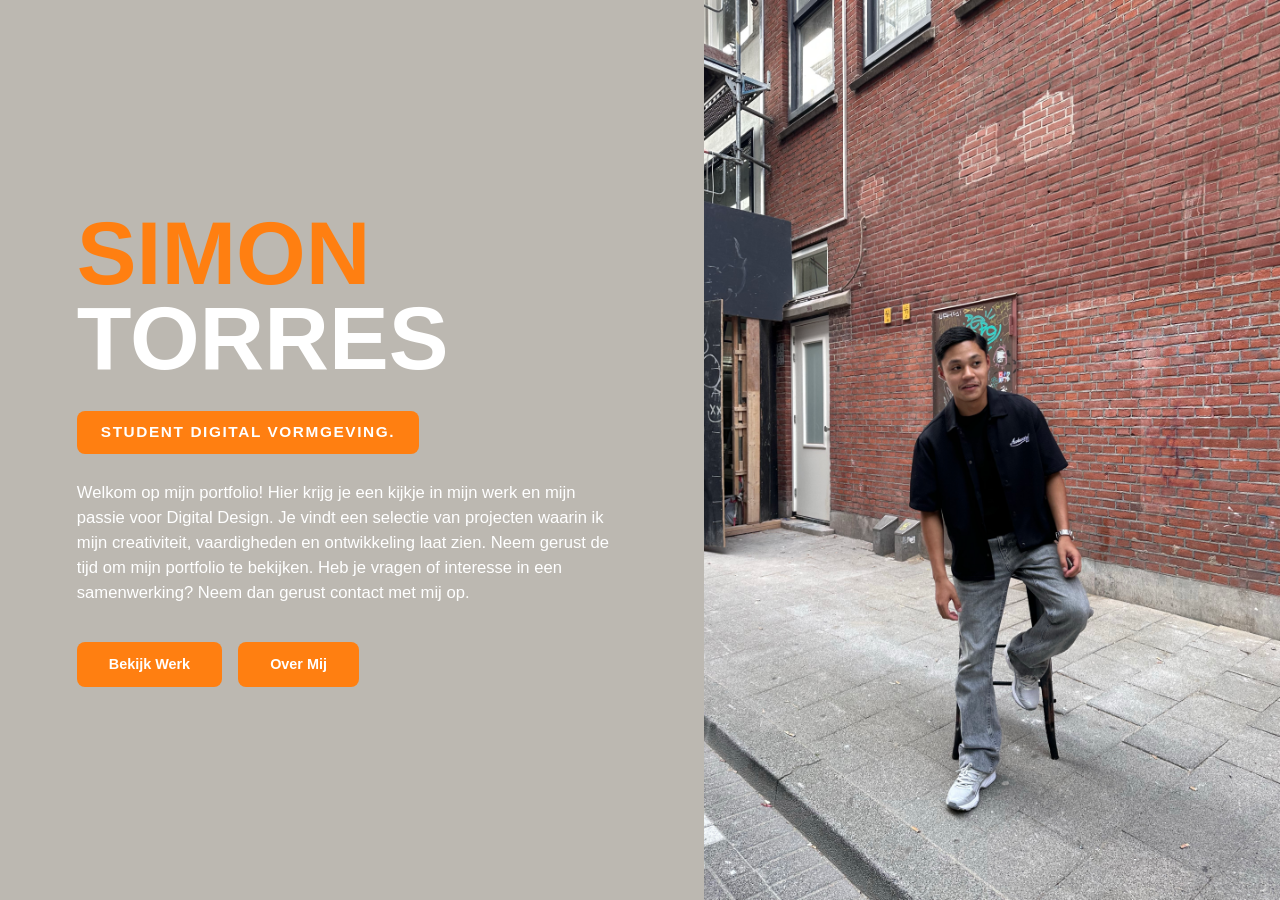
==== index.html @ 89c89917 "Gewerkt aan de eerste pagina" ====
<!DOCTYPE html>
<html lang="en">
<head>
    <meta charset="UTF-8">
    <title>Homepage</title>
    <link href="https://cdnjs.cloudflare.com/ajax/libs/font-awesome/6.5.2/css/all.min.css" rel="stylesheet">
    <link rel="stylesheet" href="style.css">
</head>
<body>
<section class="hero">

    <div class="left">

        <h1>
            <span class="oranje">SIMON</span>

            <span class="outline">TORRES</span>
        </h1>

        <div class="label">
            STUDENT DIGITAL VORMGEVING.
        </div>

        <p>
            Welkom op mijn portfolio! Hier krijg je een kijkje in mijn werk en mijn passie voor
            Digital Design. Je vindt een selectie van projecten waarin ik mijn creativiteit,
            vaardigheden en ontwikkeling laat zien. Neem gerust de tijd om mijn portfolio te
            bekijken. Heb je vragen of interesse in een samenwerking? Neem dan gerust contact met mij op.
        </p>

        <div class="buttons">
            <a href="#" class="btn filled">Bekijk Werk</a>
            <a href="#" class="btn outline-btn">Over Mij</a>
        </div>

    </div>

    <div class="right">

        <img src="assets/simon/Image%20(7).jpg" alt="Simon"/>

    </div>

</section>
</body>
</html>
---- style.css ----
*{
    margin:0;
    padding:0;
    box-sizing:border-box;
}

html,
body{
    width:100%;
    height:100%;
    overflow:hidden;
    font-family:Arial, Helvetica, sans-serif;
    background:#BCB8B1;
}

.hero{
    display:flex;
    width:100%;
    height:100vh;
    overflow:hidden;
}

.left{
    width:55%;
    height:100%;
    padding:4vw 6vw;
    display:flex;
    justify-content:center;
    flex-direction:column;
    overflow:hidden;
}

.oranje{
    font-size:clamp(3rem, 7vw, 7.5rem);
    font-weight:900;
    color:#FF7F11;
    line-height:0.9;
}

.outline{
    font-size:clamp(3rem, 7vw, 7.5rem);
    font-weight:900;
    color:#fff;
    line-height:1;
}

.label{
    display:inline-block;
    width:fit-content;
    margin:clamp(1rem, 3vh, 2.5rem) 0;
    padding:0.8rem 1.5rem;
    background:#FF7F11;
    color:#fff;
    font-size:clamp(0.8rem, 1.2vw, 1.25rem);
    font-weight:bold;
    border-radius:0.5rem;
    letter-spacing:0.1rem;
}

.left p{
    max-width:40rem;
    font-size:clamp(0.9rem, 1.3vw, 1.4rem);
    line-height:1.5;
    color:white;
    margin-bottom:clamp(0.7rem, 2vh, 1.5rem);
}

.buttons{
    display:flex;
    flex-wrap:wrap;
    gap:1rem;
    margin-top:clamp(0.7rem, 2vh, 1.8rem);
}

.btn{
    display:inline-flex;
    align-items:center;
    justify-content:center;
    text-decoration:none;
    padding:0.9rem 2rem;
    border-radius:0.5rem;
    font-size:clamp(0.9rem, 1.1vw, 1.1rem);
    font-weight:bold;
    transition:all 0.3s ease;
}

.btn:hover{
    background:#fff;
    color:#FF7F11;
    transform:translateY(-0.2rem);
    box-shadow:0 0.5rem 1.25rem rgba(0,0,0,0.2);
    border-color:#fff;
}

.filled,
.outline-btn{
    background:#FF7F11;
    color:#fff;
}

.right{
    width:45%;
    height:100%;
    overflow:hidden;
}

.right img{
    width:100%;
    height:100%;
    object-fit:cover;
    object-position:center;
    display:block;
}

@media (max-width:850px){
    .hero{
        flex-direction:column;
    }

    .left{
        width:100%;
        height:60%;
        padding:2rem;
    }

    .right{
        width:100%;
        height:40%;
    }

    .oranje,
    .outline{
        font-size:clamp(2.5rem, 10vw, 4.5rem);
    }

    .label{
        margin:1rem 0;
        padding:0.6rem 1rem;
    }

    .left p{
        font-size:clamp(0.8rem, 2vw, 1rem);
        line-height:1.4;
        margin-bottom:0.7rem;
    }

    .buttons{
        margin-top:0.5rem;
    }

    .btn{
        padding:0.7rem 1.3rem;
    }
}

@media (max-width:500px){
    .left{
        height:65%;
        padding:1.25rem;
    }

    .right{
        height:35%;
    }

    .buttons{
        gap:0.6rem;
    }

    .btn{
        flex:1;
        padding:0.65rem 0.8rem;
    }
}
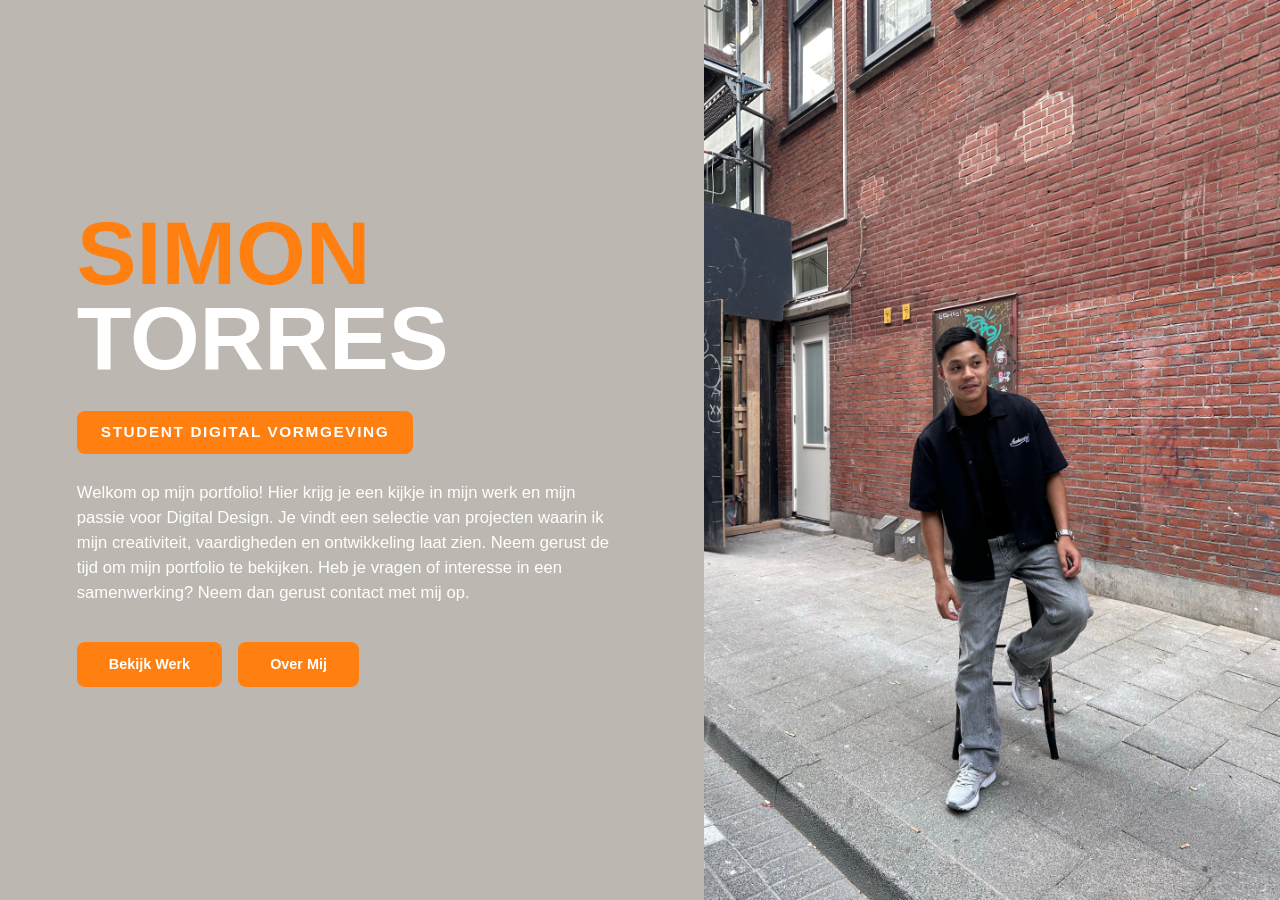
==== commit 08451b58: "Gewerkt aan de eerste pagina" ====
--- a/index.html
+++ b/index.html
@@ -18,7 +18,7 @@
         </h1>
 
         <div class="label">
-            STUDENT DIGITAL VORMGEVING.
+            STUDENT DIGITAL VORMGEVING
         </div>
 
         <p>
--- a/style.css
+++ b/style.css
@@ -61,7 +61,7 @@
     max-width:40rem;
     font-size:clamp(0.9rem, 1.3vw, 1.4rem);
     line-height:1.5;
-    color:white;
+    color:#ffffff;
     margin-bottom:clamp(0.7rem, 2vh, 1.5rem);
 }
 
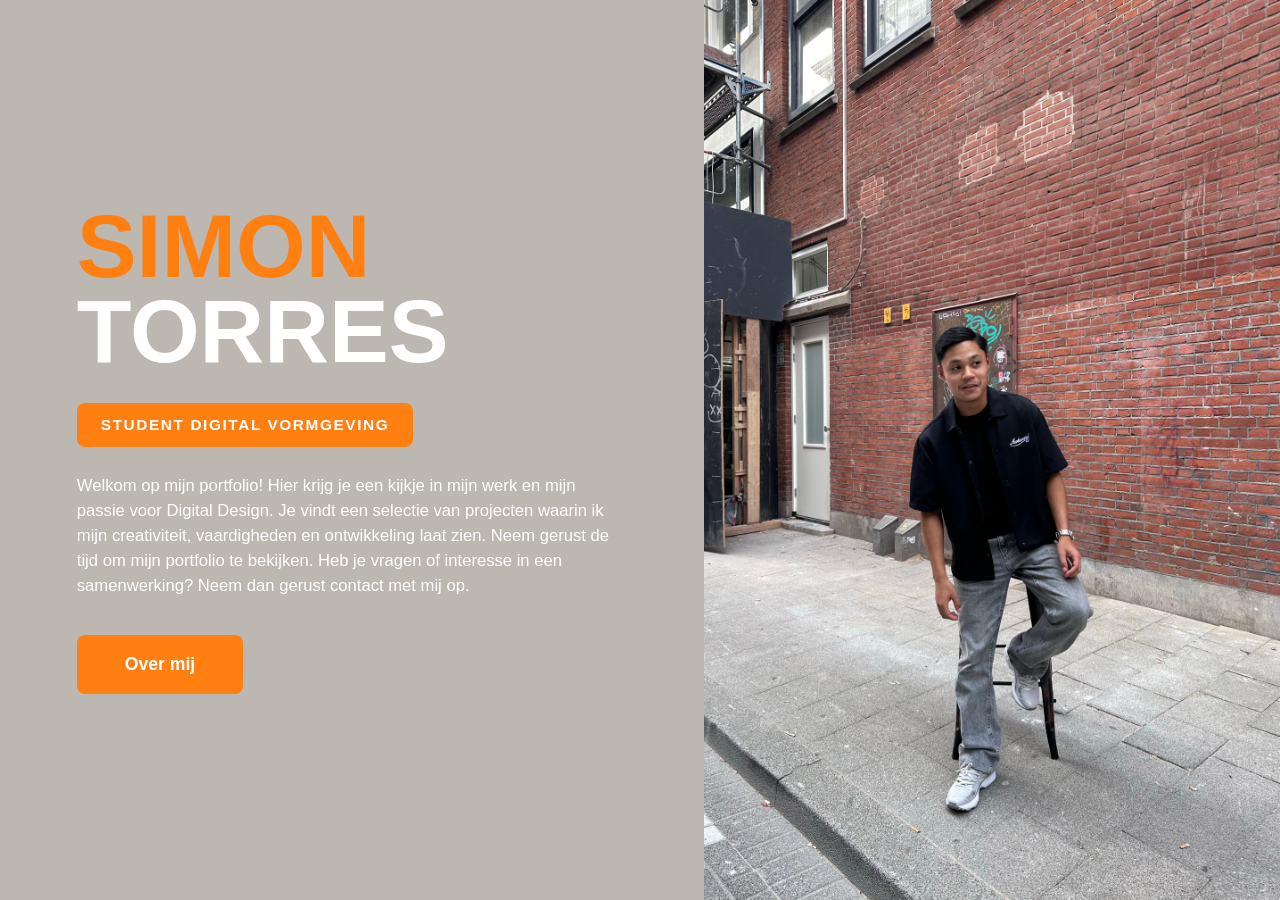
==== commit 74db9d6a: "Gewerkt aan de eerste pagina Gewerkt aan de pagina van overmij" ====
--- a/index.html
+++ b/index.html
@@ -2,12 +2,12 @@
 <html lang="en">
 <head>
     <meta charset="UTF-8">
-    <title>Homepage</title>
+    <title>Startpagina</title>
     <link href="https://cdnjs.cloudflare.com/ajax/libs/font-awesome/6.5.2/css/all.min.css" rel="stylesheet">
     <link rel="stylesheet" href="style.css">
 </head>
 <body>
-<section class="hero">
+<section class="startpagina">
 
     <div class="left">
 
@@ -29,16 +29,13 @@
         </p>
 
         <div class="buttons">
-            <a href="#" class="btn filled">Bekijk Werk</a>
-            <a href="#" class="btn outline-btn">Over Mij</a>
+            <a href="overmij.html" class="btn filled">Over mij</a>
         </div>
 
     </div>
 
     <div class="right">
-
         <img src="assets/simon/Image%20(7).jpg" alt="Simon"/>
-
     </div>
 
 </section>
--- a/style.css
+++ b/style.css
@@ -13,7 +13,7 @@
     background:#BCB8B1;
 }
 
-.hero{
+.startpagina{
     display:flex;
     width:100%;
     height:100vh;
@@ -69,7 +69,7 @@
     display:flex;
     flex-wrap:wrap;
     gap:1rem;
-    margin-top:clamp(0.7rem, 2vh, 1.8rem);
+    margin-top:clamp(1rem, 2vh, 3rem);
 }
 
 .btn{
@@ -77,9 +77,9 @@
     align-items:center;
     justify-content:center;
     text-decoration:none;
-    padding:0.9rem 2rem;
+    padding: 1.2rem 3rem;
     border-radius:0.5rem;
-    font-size:clamp(0.9rem, 1.1vw, 1.1rem);
+    font-size: 1.1rem;
     font-weight:bold;
     transition:all 0.3s ease;
 }
@@ -93,6 +93,7 @@
 }
 
 .filled,
+
 .outline-btn{
     background:#FF7F11;
     color:#fff;
@@ -171,4 +172,4 @@
         flex:1;
         padding:0.65rem 0.8rem;
     }
-}+}
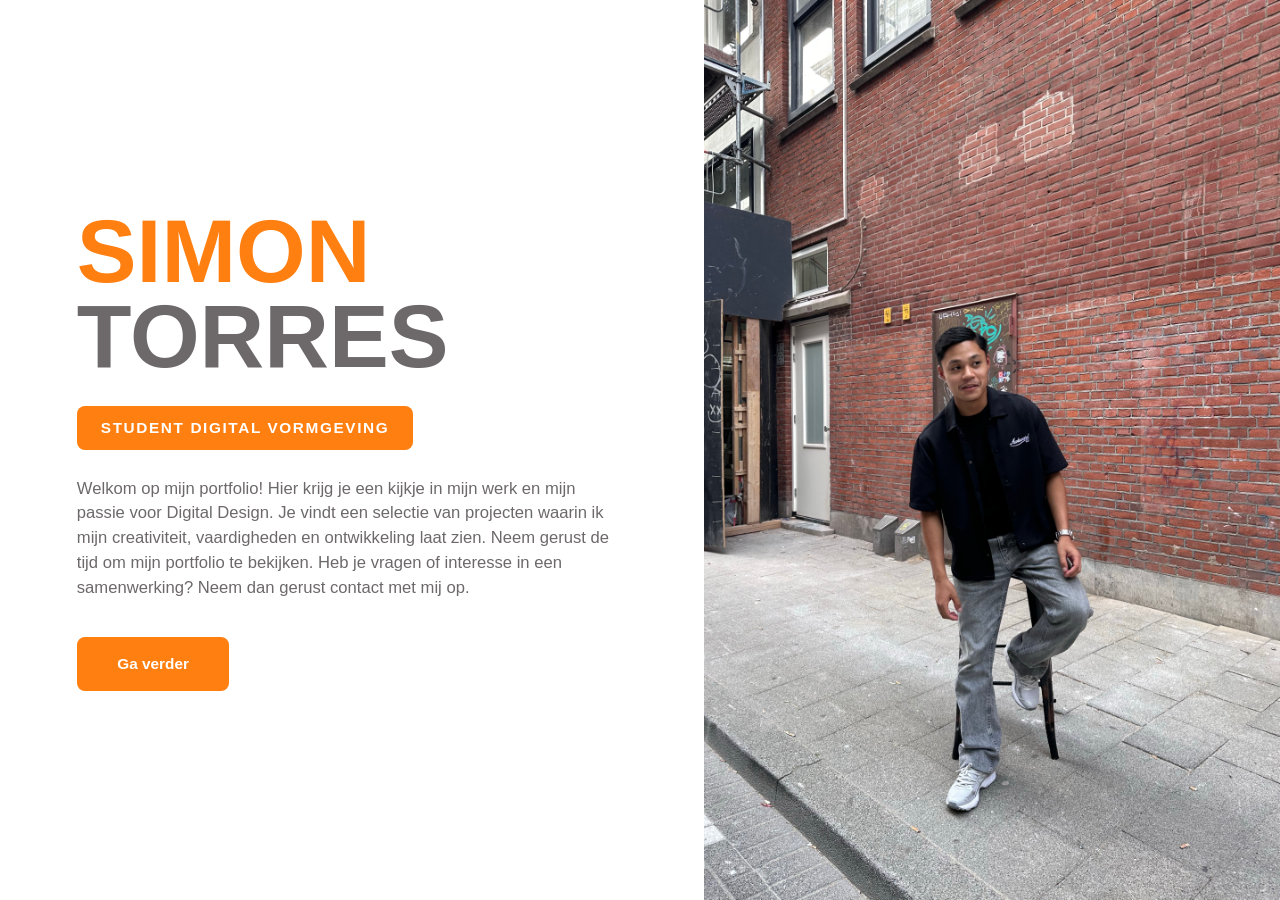
==== commit 4e5bf1d5: "Gewerkt aan de eerste pagina Gewerkt aan de pagina van overmij  Gewerkt aan het hele website  hele w" ====
--- a/index.html
+++ b/index.html
@@ -29,7 +29,7 @@
         </p>
 
         <div class="buttons">
-            <a href="overmij.html" class="btn filled">Over mij</a>
+            <a href="overmij.html" class="btn filled">Ga verder</a>
         </div>
 
     </div>
--- a/style.css
+++ b/style.css
@@ -1,16 +1,20 @@
-*{
-    margin:0;
-    padding:0;
-    box-sizing:border-box;
-}
-
-html,
+* {
+    margin: 0;
+    padding: 0;
+    box-sizing: border-box;
+}
+
+html{
+    width:100%;
+    height:100%;
+}
+
 body{
     width:100%;
     height:100%;
-    overflow:hidden;
+    margin:0;
     font-family:Arial, Helvetica, sans-serif;
-    background:#BCB8B1;
+    background:#ffffff;
 }
 
 .startpagina{
@@ -18,158 +22,508 @@
     width:100%;
     height:100vh;
     overflow:hidden;
-}
-
-.left{
-    width:55%;
-    height:100%;
-    padding:4vw 6vw;
-    display:flex;
-    justify-content:center;
-    flex-direction:column;
-    overflow:hidden;
-}
-
-.oranje{
-    font-size:clamp(3rem, 7vw, 7.5rem);
-    font-weight:900;
-    color:#FF7F11;
-    line-height:0.9;
-}
-
-.outline{
-    font-size:clamp(3rem, 7vw, 7.5rem);
-    font-weight:900;
-    color:#fff;
-    line-height:1;
-}
-
-.label{
-    display:inline-block;
-    width:fit-content;
-    margin:clamp(1rem, 3vh, 2.5rem) 0;
-    padding:0.8rem 1.5rem;
-    background:#FF7F11;
-    color:#fff;
-    font-size:clamp(0.8rem, 1.2vw, 1.25rem);
-    font-weight:bold;
-    border-radius:0.5rem;
-    letter-spacing:0.1rem;
-}
-
-.left p{
-    max-width:40rem;
-    font-size:clamp(0.9rem, 1.3vw, 1.4rem);
-    line-height:1.5;
-    color:#ffffff;
-    margin-bottom:clamp(0.7rem, 2vh, 1.5rem);
-}
-
-.buttons{
-    display:flex;
-    flex-wrap:wrap;
-    gap:1rem;
-    margin-top:clamp(1rem, 2vh, 3rem);
-}
-
-.btn{
-    display:inline-flex;
-    align-items:center;
-    justify-content:center;
-    text-decoration:none;
-    padding: 1.2rem 3rem;
-    border-radius:0.5rem;
-    font-size: 1.1rem;
-    font-weight:bold;
-    transition:all 0.3s ease;
-}
-
-.btn:hover{
-    background:#fff;
-    color:#FF7F11;
-    transform:translateY(-0.2rem);
-    box-shadow:0 0.5rem 1.25rem rgba(0,0,0,0.2);
-    border-color:#fff;
-}
-
-.filled,
-
-.outline-btn{
-    background:#FF7F11;
-    color:#fff;
-}
-
-.right{
-    width:45%;
-    height:100%;
-    overflow:hidden;
-}
-
-.right img{
-    width:100%;
-    height:100%;
-    object-fit:cover;
-    object-position:center;
-    display:block;
-}
-
-@media (max-width:850px){
-    .hero{
+
+    .left{
+        width:55%;
+        height:100%;
+        min-width:0;
+        padding:clamp(2rem, 4vw, 5rem) clamp(2rem, 6vw, 7rem);
+        display:flex;
+        justify-content:center;
         flex-direction:column;
-    }
-
-    .left{
-        width:100%;
-        height:60%;
-        padding:2rem;
-    }
-
-    .right{
-        width:100%;
-        height:40%;
+        overflow:hidden;
     }
 
     .oranje,
     .outline{
-        font-size:clamp(2.5rem, 10vw, 4.5rem);
+        overflow-wrap:anywhere;
+        font-size:clamp(3rem, 7vw, 7.5rem);
+        font-weight:900;
+        line-height:0.95;
+    }
+
+    .oranje{
+        color:#FF7F11;
+    }
+
+    .outline{
+        color: #6D696A;
     }
 
     .label{
-        margin:1rem 0;
-        padding:0.6rem 1rem;
+        display:inline-block;
+        width:fit-content;
+        max-width:100%;
+        margin:clamp(1rem, 3vh, 2.5rem) 0;
+        padding:0.8rem 1.5rem;
+        background:#FF7F11;
+        color:#fff;
+        font-size:clamp(0.8rem, 1.2vw, 1.25rem);
+        font-weight:bold;
+        border-radius:0.5rem;
+        letter-spacing:0.1rem;
+        text-align:center;
     }
 
     .left p{
-        font-size:clamp(0.8rem, 2vw, 1rem);
-        line-height:1.4;
-        margin-bottom:0.7rem;
+        max-width:40rem;
+        font-size:clamp(0.95rem, 1.3vw, 1.4rem);
+        line-height:1.5;
+        color: #6D696A;
+        margin-bottom:clamp(0.7rem, 2vh, 1.5rem);
     }
 
     .buttons{
-        margin-top:0.5rem;
+        display:flex;
+        flex-wrap:wrap;
+        gap:1rem;
+        margin-top:clamp(1rem, 2vh, 3rem);
     }
 
     .btn{
-        padding:0.7rem 1.3rem;
-    }
-}
-
-@media (max-width:500px){
-    .left{
-        height:65%;
-        padding:1.25rem;
+        display:inline-flex;
+        align-items:center;
+        justify-content:center;
+        min-height:3rem;
+        padding:1rem clamp(1.4rem, 3vw, 3rem);
+        border:0.15rem solid #FF7F11;
+        border-radius:0.5rem;
+        background:#FF7F11;
+        color:#fff;
+        text-decoration:none;
+        text-align:center;
+        font-size:clamp(0.95rem, 1.2vw, 1.1rem);
+        font-weight:bold;
+        transition:0.3s ease;
+    }
+
+    .btn:hover,
+    .btn:focus-visible{
+        background:#fff;
+        color:#FF7F11;
+        transform:translateY(-0.2rem);
+        box-shadow:0 0.5rem 1.25rem rgba(0,0,0,0.2);
+        border-color:#fff;
     }
 
     .right{
-        height:35%;
-    }
-
-    .buttons{
-        gap:0.6rem;
-    }
-
-    .btn{
-        flex:1;
-        padding:0.65rem 0.8rem;
-    }
-}
+        width:45%;
+        height:100%;
+        overflow:hidden;
+    }
+
+    .right img{
+        width:100%;
+        height:100%;
+        object-fit:cover;
+        object-position:center;
+        display:block;
+    }
+
+    @media(max-width:850px){
+        flex-direction:column;
+
+        .left{
+            width:100%;
+            height:62%;
+            padding:1.5rem 2rem;
+        }
+
+        .right{
+            width:100%;
+            height:38%;
+        }
+
+        .oranje,
+        .outline{
+            font-size:clamp(2.3rem, 9vw, 4rem);
+        }
+
+        .label{
+            margin:0.7rem 0;
+            padding:0.55rem 1rem;
+        }
+
+        .left p{
+            font-size:clamp(0.8rem, 2vw, 1rem);
+            line-height:1.35;
+            margin-bottom:0.5rem;
+        }
+
+        .buttons{
+            margin-top:0.5rem;
+        }
+
+        .btn{
+            padding:0.65rem 1.2rem;
+            min-height:2.5rem;
+        }
+    }
+
+    @media(max-width:500px){
+        .left{
+            height:68%;
+            padding:1rem 1.25rem;
+        }
+
+        .right{
+            height:32%;
+        }
+
+        .oranje,
+        .outline{
+            font-size:clamp(2rem, 10vw, 3.2rem);
+        }
+
+        .label{
+            width:fit-content;
+            font-size:0.75rem;
+        }
+
+        .buttons{
+            flex-direction:row;
+            gap:0.5rem;
+        }
+
+        .btn{
+            width:auto;
+            flex:1;
+            padding:0.55rem 0.7rem;
+            font-size:0.8rem;
+        }
+    }
+}
+
+.binnenpagina{
+    padding-left:22rem;
+}
+
+.zijbalk{
+    position:fixed;
+    top:0;
+    left:0;
+    width:22rem;
+    height:100vh;
+    display:flex;
+    flex-direction:column;
+    align-items:center;
+    padding:3rem 2rem;
+    background:#6D696A;
+    color: #6D696A;
+    z-index:900;
+
+    .zijbalk-profiel{
+        width:100%;
+        text-align:center;
+
+        .zijbalk-foto{
+            width:13rem;
+            height:13rem;
+            margin:0 auto 2rem;
+            overflow:hidden;
+            border:0.35rem solid #FF7F11;
+            border-radius:50%;
+
+            img{
+                width:100%;
+                height:100%;
+                display:block;
+                object-fit:cover;
+                object-position:center;
+            }
+        }
+
+        h2{
+            margin-bottom:0.5rem;
+            color:#fff;
+            font-size:1.8rem;
+        }
+
+        p{
+            color:#FF7F11;
+            font-size:0.95rem;
+            font-weight:600;
+            letter-spacing:0.1rem;
+            text-transform:uppercase;
+        }
+
+        .zijbalk-lijn{
+            width:4rem;
+            height:0.2rem;
+            margin:3rem auto;
+            background:#FF7F11;
+            border-radius:1rem;
+        }
+    }
+
+    .zijbalk-links{
+        width:100%;
+        display:flex;
+        flex-direction:column;
+        align-items:center;
+        gap:1.8rem;
+
+        a{
+            position:relative;
+            color:rgba(255,255,255,0.7);
+            text-decoration:none;
+            font-size:1rem;
+            font-weight:700;
+            letter-spacing:0.15rem;
+            text-transform:uppercase;
+            transition:0.3s ease;
+
+            &::after{
+                content:"";
+                position:absolute;
+                left:50%;
+                bottom:-0.6rem;
+                width:0;
+                height:0.15rem;
+                background:#FF7F11;
+                transform:translateX(-50%);
+                transition:0.3s ease;
+            }
+
+            &:hover,
+            &.active{
+                color:#fff;
+
+                &::after{
+                    width:100%;
+                }
+            }
+        }
+    }
+}
+
+.navbar{
+    position:fixed;
+    top:50%;
+    right:1rem;
+    transform:translateY(-50%);
+    display:flex;
+    flex-direction:column;
+    align-items:center;
+    gap:0.6rem;
+    padding:0.7rem 0.5rem;
+    background:#FF7F11;
+    border-radius:2rem;
+    box-shadow:0 0.6rem 1.2rem rgba(0,0,0,0.15);
+    z-index:1000;
+
+    a{
+        width:2.2rem;
+        height:2.2rem;
+        display:flex;
+        align-items:center;
+        justify-content:center;
+        color:#fff;
+        text-decoration:none;
+        font-size:1rem;
+        border-radius:50%;
+        transition:0.3s;
+
+        &:hover,
+        &.active{
+            background:#fff;
+            color:#FF7F11;
+        }
+    }
+}
+
+.over-mij-pagina{
+    width:100%;
+    min-height:100vh;
+    padding:5rem 8rem 5rem 6rem;
+
+    .pagina-titel{
+        margin-bottom:4rem;
+        text-align:center;
+
+        > span{
+            display:block;
+            margin-bottom:0.5rem;
+            color:#FF7F11;
+            font-size:1rem;
+            font-weight:700;
+            letter-spacing:0.15rem;
+        }
+
+        h1{
+            color: #6D696A;
+            font-size:clamp(3.5rem, 7vw, 6rem);
+            line-height:1;
+        }
+
+        .titel-lijn{
+            width:4rem;
+            height:0.22rem;
+            margin:1.2rem auto 0;
+            background:#FF7F11;
+            border-radius:1rem;
+        }
+    }
+
+    .intro{
+        width:100%;
+        max-width:50rem;
+        margin:0 auto;
+
+        h2{
+            margin-bottom:2rem;
+            color: #6D696A;
+            font-size:clamp(2rem, 4vw, 3rem);
+            font-weight:400;
+
+            span{
+                color:#FF7F11;
+                font-weight:800;
+            }
+        }
+
+        .intro-tekst{
+            padding-left:1.6rem;
+            border-left:0.2rem solid #FF7F11;
+
+            p{
+                margin-bottom:1.3rem;
+                color: #6D696A;
+                font-size:1.1rem;
+                line-height:1.8;
+
+                &:last-child{
+                    margin-bottom:0;
+                }
+            }
+        }
+
+        .project-knop{
+            width:max-content;
+            display:flex;
+            align-items:center;
+            justify-content:center;
+            gap:2rem;
+            margin-top:3rem;
+            padding:1rem 1.8rem;
+            background:#FF7F11;
+            border:0.15rem solid #FF7F11;
+            border-radius:0.7rem;
+            color:#fff;
+            text-decoration:none;
+            font-size:1rem;
+            font-weight:700;
+            letter-spacing:0.05rem;
+            text-transform:uppercase;
+            box-shadow:0 0.8rem 1.5rem rgba(0,0,0,0.15);
+            transition:0.3s ease;
+
+            i{
+                transition:0.3s ease;
+            }
+
+            &:hover{
+                background:#fff;
+                color:#FF7F11;
+                transform:translateY(-0.2rem);
+
+                i{
+                    transform:translateX(0.35rem);
+                }
+            }
+        }
+    }
+}
+
+@media(max-width:1000px){
+    .binnenpagina{
+        padding-left:17rem;
+    }
+
+    .zijbalk{
+        width:17rem;
+        padding:2.5rem 1.5rem;
+
+        .zijbalk-profiel{
+            .zijbalk-foto{
+                width:10rem;
+                height:10rem;
+            }
+
+            h2{
+                font-size:1.45rem;
+            }
+        }
+    }
+
+    .over-mij-pagina{
+        padding:4rem 6rem 4rem 3rem;
+    }
+}
+
+@media(max-width:750px){
+    .binnenpagina{
+        padding-left:0;
+        padding-bottom:6rem;
+    }
+
+    .zijbalk{
+        position:relative;
+        width:100%;
+        height:auto;
+        padding:2rem 1.5rem;
+
+        .zijbalk-profiel{
+            .zijbalk-foto{
+                width:8rem;
+                height:8rem;
+                margin-bottom:1rem;
+            }
+
+            .zijbalk-lijn{
+                margin:1.5rem auto;
+            }
+        }
+
+        .zijbalk-links{
+            flex-direction:row;
+            flex-wrap:wrap;
+            justify-content:center;
+            gap:1rem 1.5rem;
+
+            a{
+                font-size:0.8rem;
+            }
+        }
+    }
+
+    .navbar{
+        top:auto;
+        right:auto;
+        bottom:1rem;
+        left:50%;
+        transform:translateX(-50%);
+        flex-direction:row;
+        gap:0.5rem;
+        padding:0.6rem 0.8rem;
+    }
+
+    .over-mij-pagina{
+        padding:3rem 1.5rem 4rem;
+
+        .pagina-titel{
+            margin-bottom:3rem;
+        }
+
+        .intro{
+            .intro-tekst{
+                padding-left:1rem;
+            }
+
+            .project-knop{
+                width:100%;
+            }
+        }
+    }
+}
+
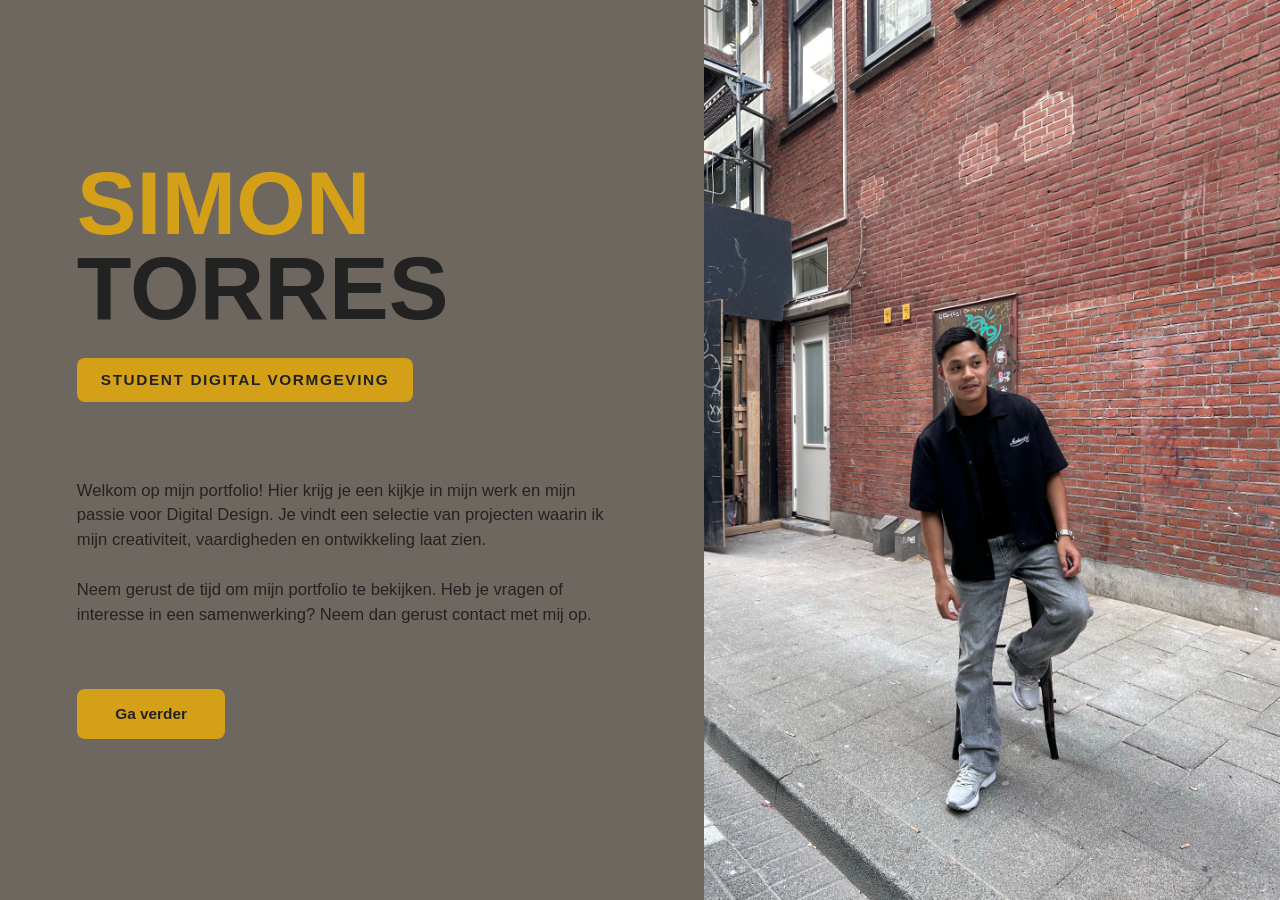
==== commit b789f675: "Gewerkt aan de eerste pagina Gewerkt aan de pagina van overmij  Gewerkt aan het hele website  hele w" ====
--- a/index.html
+++ b/index.html
@@ -22,10 +22,15 @@
         </div>
 
         <p>
+            <br><br>
             Welkom op mijn portfolio! Hier krijg je een kijkje in mijn werk en mijn passie voor
             Digital Design. Je vindt een selectie van projecten waarin ik mijn creativiteit,
-            vaardigheden en ontwikkeling laat zien. Neem gerust de tijd om mijn portfolio te
-            bekijken. Heb je vragen of interesse in een samenwerking? Neem dan gerust contact met mij op.
+            vaardigheden en ontwikkeling laat zien.
+            <br><br>
+            Neem gerust de tijd om mijn portfolio te
+            bekijken.
+            Heb je vragen of interesse in een samenwerking? Neem dan gerust contact met mij op.
+            <br><br>
         </p>
 
         <div class="buttons">
--- a/style.css
+++ b/style.css
@@ -1,529 +1,614 @@
-* {
-    margin: 0;
-    padding: 0;
-    box-sizing: border-box;
+*{
+    margin:0;
+    padding:0;
+    box-sizing:border-box;
+}
+
+:root{
+    --background:#6E675F;
+    --surface:#FFFFFF;
+    --surface-soft:#ECE7E0;
+    --surface-hover:#FFF3E8;
+    --text:#222222;
+    --text-muted:#222222;
+    --accent: #d4a017;
+    --accent-dark:#D9570B;
+    --border:#DDD6CE;
+    --shadow:rgba(55,45,38,0.12);
 }
 
 html{
     width:100%;
+}
+
+body{
+    width:100%;
+    min-height:100vh;
+    overflow-x:hidden;
+    font-family:Arial, Helvetica, sans-serif;
+    background:#6E675F;
+    color:#222222;
+}
+
+/* STARTPAGINA */
+
+.startpagina{
+    width:100%;
+    height:100vh;
+    display:flex;
+    overflow:hidden;
+}
+
+.startpagina .left{
+    width:55%;
     height:100%;
-}
-
-body{
-    width:100%;
+    min-width:0;
+    padding:clamp(2rem, 4vw, 5rem) clamp(2rem, 6vw, 7rem);
+    display:flex;
+    flex-direction:column;
+    justify-content:center;
+    overflow:hidden;
+}
+
+.startpagina .oranje,
+.startpagina .outline{
+    overflow-wrap:anywhere;
+    font-size:clamp(3rem, 7vw, 7.5rem);
+    font-weight:900;
+    line-height:0.95;
+}
+
+.startpagina .oranje{
+    color:#D4A017;
+}
+
+.startpagina .outline{
+    color:#222222;
+}
+
+.startpagina .label{
+    width:fit-content;
+    max-width:100%;
+    margin:clamp(1rem, 3vh, 2.5rem) 0;
+    padding:0.8rem 1.5rem;
+    background:#D4A017;
+    color:#222222;
+    border-radius:0.5rem;
+    font-size:clamp(0.8rem, 1.2vw, 1.25rem);
+    font-weight:700;
+    letter-spacing:0.1rem;
+    text-align:center;
+}
+
+.startpagina .left p{
+    max-width:40rem;
+    margin-bottom:clamp(0.7rem, 2vh, 1.5rem);
+    color:#222222;
+    font-size:clamp(0.95rem, 1.3vw, 1.4rem);
+    line-height:1.5;
+}
+
+.startpagina .buttons{
+    display:flex;
+    flex-wrap:wrap;
+    gap:1rem;
+    margin-top:clamp(1rem, 2vh, 3rem);
+}
+
+.startpagina .btn{
+    min-height:3rem;
+    display:inline-flex;
+    align-items:center;
+    justify-content:center;
+    padding:1rem clamp(1.4rem, 3vw, 3rem);
+    background:#D4A017;
+    color:#222222;
+    border-radius:0.5rem;
+    font-size:clamp(0.95rem, 1.2vw, 1.1rem);
+    font-weight:700;
+    text-align:center;
+    text-decoration:none;
+    transition:
+            background-color 0.3s ease,
+            color 0.3s ease,
+            border-color 0.3s ease,
+            transform 0.3s ease,
+            box-shadow 0.3s ease;
+}
+
+.startpagina .btn:hover,
+.startpagina .btn:focus-visible{
+    background:#222222;
+    color:#D4A017;
+    transform:translateY(-0.2rem);
+    box-shadow:0 0.65rem 1.5rem rgba(249,115,22,0.20);
+}
+
+.startpagina .right{
+    width:45%;
     height:100%;
-    margin:0;
-    font-family:Arial, Helvetica, sans-serif;
-    background:#ffffff;
-}
-
-.startpagina{
-    display:flex;
-    width:100%;
-    height:100vh;
     overflow:hidden;
-
-    .left{
-        width:55%;
-        height:100%;
-        min-width:0;
-        padding:clamp(2rem, 4vw, 5rem) clamp(2rem, 6vw, 7rem);
-        display:flex;
-        justify-content:center;
-        flex-direction:column;
-        overflow:hidden;
-    }
-
-    .oranje,
-    .outline{
-        overflow-wrap:anywhere;
-        font-size:clamp(3rem, 7vw, 7.5rem);
-        font-weight:900;
-        line-height:0.95;
-    }
-
-    .oranje{
-        color:#FF7F11;
-    }
-
-    .outline{
-        color: #6D696A;
-    }
-
-    .label{
-        display:inline-block;
-        width:fit-content;
-        max-width:100%;
-        margin:clamp(1rem, 3vh, 2.5rem) 0;
-        padding:0.8rem 1.5rem;
-        background:#FF7F11;
-        color:#fff;
-        font-size:clamp(0.8rem, 1.2vw, 1.25rem);
-        font-weight:bold;
-        border-radius:0.5rem;
-        letter-spacing:0.1rem;
-        text-align:center;
-    }
-
-    .left p{
-        max-width:40rem;
-        font-size:clamp(0.95rem, 1.3vw, 1.4rem);
-        line-height:1.5;
-        color: #6D696A;
-        margin-bottom:clamp(0.7rem, 2vh, 1.5rem);
-    }
-
-    .buttons{
-        display:flex;
-        flex-wrap:wrap;
-        gap:1rem;
-        margin-top:clamp(1rem, 2vh, 3rem);
-    }
-
-    .btn{
-        display:inline-flex;
-        align-items:center;
-        justify-content:center;
-        min-height:3rem;
-        padding:1rem clamp(1.4rem, 3vw, 3rem);
-        border:0.15rem solid #FF7F11;
-        border-radius:0.5rem;
-        background:#FF7F11;
-        color:#fff;
-        text-decoration:none;
-        text-align:center;
-        font-size:clamp(0.95rem, 1.2vw, 1.1rem);
-        font-weight:bold;
-        transition:0.3s ease;
-    }
-
-    .btn:hover,
-    .btn:focus-visible{
-        background:#fff;
-        color:#FF7F11;
-        transform:translateY(-0.2rem);
-        box-shadow:0 0.5rem 1.25rem rgba(0,0,0,0.2);
-        border-color:#fff;
-    }
-
-    .right{
-        width:45%;
-        height:100%;
-        overflow:hidden;
-    }
-
-    .right img{
-        width:100%;
-        height:100%;
-        object-fit:cover;
-        object-position:center;
-        display:block;
-    }
-
-    @media(max-width:850px){
-        flex-direction:column;
-
-        .left{
-            width:100%;
-            height:62%;
-            padding:1.5rem 2rem;
-        }
-
-        .right{
-            width:100%;
-            height:38%;
-        }
-
-        .oranje,
-        .outline{
-            font-size:clamp(2.3rem, 9vw, 4rem);
-        }
-
-        .label{
-            margin:0.7rem 0;
-            padding:0.55rem 1rem;
-        }
-
-        .left p{
-            font-size:clamp(0.8rem, 2vw, 1rem);
-            line-height:1.35;
-            margin-bottom:0.5rem;
-        }
-
-        .buttons{
-            margin-top:0.5rem;
-        }
-
-        .btn{
-            padding:0.65rem 1.2rem;
-            min-height:2.5rem;
-        }
-    }
-
-    @media(max-width:500px){
-        .left{
-            height:68%;
-            padding:1rem 1.25rem;
-        }
-
-        .right{
-            height:32%;
-        }
-
-        .oranje,
-        .outline{
-            font-size:clamp(2rem, 10vw, 3.2rem);
-        }
-
-        .label{
-            width:fit-content;
-            font-size:0.75rem;
-        }
-
-        .buttons{
-            flex-direction:row;
-            gap:0.5rem;
-        }
-
-        .btn{
-            width:auto;
-            flex:1;
-            padding:0.55rem 0.7rem;
-            font-size:0.8rem;
-        }
-    }
-}
-
-.binnenpagina{
-    padding-left:22rem;
-}
-
-.zijbalk{
+}
+
+.startpagina .right img{
+    width:100%;
+    height:100%;
+    display:block;
+    object-fit:cover;
+    object-position:center;
+}
+
+
+
+.navbar{
     position:fixed;
     top:0;
     left:0;
-    width:22rem;
-    height:100vh;
+    width:100%;
+    height:9rem;
+
+    display:flex;
+    align-items:center;
+    justify-content:space-between;
+
+    padding:0 3rem;
+
+    background:#6E675F;
+    backdrop-filter:blur(14px);
+    -webkit-backdrop-filter:blur(14px);
+    border-bottom:4px solid #D4A017;
+    box-shadow:0 0.35rem 1.2rem var(--shadow);
+
+    z-index:1000;
+
+    transform:translateY(0);
+    transition:
+            transform 0.35s ease,
+            box-shadow 0.3s ease;
+}
+
+/* JavaScript voegt deze class toe */
+.navbar.hide{
+    transform:translateY(-110%);
+}
+
+.logo{
+    display:flex;
+    align-items:center;
+    gap:1rem;
+}
+
+.logo img{
+    width:8rem;
+    height:8rem;
+    object-fit:cover;
+    object-position:center;
+    border:0.18rem solid #D4A017;
+    border-radius:50%;
+}
+
+.logo .tekst h2{
+    margin:0;
+    color:var(--accent);
+    font-size:1.15rem;
+}
+
+.logo .tekst p{
+    margin-top:0.2rem;
+    color:#222222;
+    font-size:0.8rem;
+}
+
+.navbar nav{
+    display:flex;
+    align-items:center;
+    gap:2.5rem;
+}
+
+.navbar nav a{
+    position:relative;
+    color:#222222;
+    font-size:0.95rem;
+    font-weight:600;
+    text-decoration:none;
+    transition:color .2s ease;
+}
+
+.navbar nav a::after{
+    content:"";
+    position:absolute;
+    left:0;
+    bottom:-0.45rem;
+    width:0;
+    height:0.15rem;
+    background:var(--accent);
+    transition:width .2s ease;
+}
+
+.navbar nav a:hover,
+.navbar nav a.active{
+    color:var(--accent);
+}
+
+.navbar nav a:hover::after,
+.navbar nav a.active::after{
+    width:100%;
+}
+
+/* ---------- Tablet ---------- */
+
+@media (max-width:900px){
+
+    .navbar{
+        height:5.5rem;
+        padding:0 2rem;
+    }
+
+    .logo img{
+        width:3.8rem;
+        height:3.8rem;
+    }
+
+    .logo .tekst h2{
+        font-size:1rem;
+    }
+
+    .logo .tekst p{
+        font-size:0.75rem;
+    }
+
+    .navbar nav{
+        gap:1.5rem;
+    }
+
+    .navbar nav a{
+        font-size:0.85rem;
+    }
+
+}
+
+
+@media (max-width:650px){
+
+    .navbar{
+        flex-direction:column;
+        align-items:flex-start;
+        justify-content:center;
+        gap:0.8rem;
+
+        height:auto;
+        padding:1rem;
+    }
+
+    .logo img{
+        width:3.2rem;
+        height:3.2rem;
+    }
+
+    .logo .tekst h2{
+        font-size:0.95rem;
+    }
+
+    .logo .tekst p{
+        font-size:0.7rem;
+    }
+
+    .navbar nav{
+        width:100%;
+        overflow-x:auto;
+        gap:1rem;
+
+        scrollbar-width:none;
+    }
+
+    .navbar nav::-webkit-scrollbar{
+        display:none;
+    }
+
+    .navbar nav a{
+        flex-shrink:0;
+        font-size:0.8rem;
+    }
+
+}
+
+.about-hero{
+    width:100%;
+    min-height:100vh;
+    display:grid;
+    grid-template-columns:48% 52%;
+    align-items:start;
+    padding-top:6rem;
+    background:var(--background);
+}
+
+.about-content{
+    width:100%;
     display:flex;
     flex-direction:column;
-    align-items:center;
-    padding:3rem 2rem;
-    background:#6D696A;
-    color: #6D696A;
-    z-index:900;
-
-    .zijbalk-profiel{
+    justify-content:flex-start;
+    align-items:flex-start;
+    padding:4rem 3rem 4rem clamp(2rem, 7vw, 8rem);
+}
+
+.about-content .boven-titel{
+    display:block;
+    margin-bottom:1.2rem;
+    color:var(--accent);
+    font-size:0.9rem;
+    font-weight:700;
+    letter-spacing:0.15rem;
+}
+
+.about-content h1{
+    max-width:9ch;
+    margin:0;
+    color:var(--text-muted);
+    font-size:clamp(3.5rem, 7vw, 6.5rem);
+    line-height:0.9;
+}
+
+.about-content h1 span{
+    display:block;
+    color:var(--accent);
+}
+
+.about-content .lijn{
+    width:4rem;
+    height:0.22rem;
+    margin:2rem 0;
+    background:var(--accent);
+}
+
+.about-content p{
+    max-width:34rem;
+    margin-bottom:2rem;
+    color:var(--text-muted);
+    font-size:clamp(1rem, 1.3vw, 1.15rem);
+    line-height:1.75;
+}
+
+
+.about-foto{
+    position:relative;
+    width:100%;
+    height:calc(100vh - 6rem);
+    min-height:42rem;
+    overflow:hidden;
+}
+
+.about-foto img{
+    width:100%;
+    height:100%;
+    display:block;
+    object-fit:cover;
+    object-position:center;
+}
+
+.about-foto::before{
+    content:"";
+    position:absolute;
+    inset:0;
+    z-index:1;
+    pointer-events:none;
+    background:linear-gradient(
+            90deg,
+            #6E675F 0%,
+            rgb(110 103 95) 6%,
+            rgb(110 103 95) 15%,
+            rgba(244,241,236,0) 30%
+    );
+}
+
+@media(max-width:900px){
+    .about-hero{
+        grid-template-columns:1fr;
+        padding-top:6rem;
+    }
+
+    .about-content{
+        padding:3rem 2rem;
+    }
+
+    .about-foto{
+        height:50vh;
+        min-height:24rem;
+    }
+
+    .about-foto::before{
+        background:linear-gradient(
+                180deg,
+                #F4F1EC 0%,
+                rgba(244,241,236,0.85) 8%,
+                rgba(244,241,236,0) 28%
+        );
+    }
+}
+
+@media(max-width:650px){
+    .about-content{
+        padding:2.5rem 1.25rem;
+    }
+
+    .about-content h1{
+        font-size:clamp(3rem, 16vw, 4.5rem);
+    }
+
+    .project-knop{
         width:100%;
-        text-align:center;
-
-        .zijbalk-foto{
-            width:13rem;
-            height:13rem;
-            margin:0 auto 2rem;
-            overflow:hidden;
-            border:0.35rem solid #FF7F11;
-            border-radius:50%;
-
-            img{
-                width:100%;
-                height:100%;
-                display:block;
-                object-fit:cover;
-                object-position:center;
-            }
-        }
-
-        h2{
-            margin-bottom:0.5rem;
-            color:#fff;
-            font-size:1.8rem;
-        }
-
-        p{
-            color:#FF7F11;
-            font-size:0.95rem;
-            font-weight:600;
-            letter-spacing:0.1rem;
-            text-transform:uppercase;
-        }
-
-        .zijbalk-lijn{
-            width:4rem;
-            height:0.2rem;
-            margin:3rem auto;
-            background:#FF7F11;
-            border-radius:1rem;
-        }
-    }
-
-    .zijbalk-links{
+    }
+
+    .about-foto{
+        height:42vh;
+        min-height:20rem;
+    }
+}
+
+@media(max-width:450px){
+
+    .startpagina .left{
+        height:70%;
+        padding:0.8rem 1rem;
+    }
+
+    .startpagina .right{
+        height:30%;
+    }
+
+    .startpagina .oranje,
+    .startpagina .outline{
+        font-size:clamp(1.8rem, 10vw, 2.8rem);
+    }
+
+    .startpagina .label{
+        padding:0.45rem 0.7rem;
+        font-size:0.68rem;
+    }
+
+    .startpagina .left p{
+        font-size:0.78rem;
+        line-height:1.3;
+    }
+
+    .startpagina .btn{
+        min-height:2.2rem;
+        padding:0.45rem 0.5rem;
+        font-size:0.72rem;
+    }
+
+    .navbar .tekst{
+        display:none;
+    }
+
+    .navbar nav{
         width:100%;
-        display:flex;
-        flex-direction:column;
-        align-items:center;
-        gap:1.8rem;
-
-        a{
-            position:relative;
-            color:rgba(255,255,255,0.7);
-            text-decoration:none;
-            font-size:1rem;
-            font-weight:700;
-            letter-spacing:0.15rem;
-            text-transform:uppercase;
-            transition:0.3s ease;
-
-            &::after{
-                content:"";
-                position:absolute;
-                left:50%;
-                bottom:-0.6rem;
-                width:0;
-                height:0.15rem;
-                background:#FF7F11;
-                transform:translateX(-50%);
-                transition:0.3s ease;
-            }
-
-            &:hover,
-            &.active{
-                color:#fff;
-
-                &::after{
-                    width:100%;
-                }
-            }
-        }
-    }
-}
-
-.navbar{
-    position:fixed;
-    top:50%;
-    right:1rem;
-    transform:translateY(-50%);
-    display:flex;
-    flex-direction:column;
-    align-items:center;
-    gap:0.6rem;
-    padding:0.7rem 0.5rem;
-    background:#FF7F11;
-    border-radius:2rem;
-    box-shadow:0 0.6rem 1.2rem rgba(0,0,0,0.15);
-    z-index:1000;
-
-    a{
-        width:2.2rem;
-        height:2.2rem;
-        display:flex;
-        align-items:center;
-        justify-content:center;
-        color:#fff;
-        text-decoration:none;
-        font-size:1rem;
-        border-radius:50%;
-        transition:0.3s;
-
-        &:hover,
-        &.active{
-            background:#fff;
-            color:#FF7F11;
-        }
-    }
-}
-
-.over-mij-pagina{
-    width:100%;
-    min-height:100vh;
-    padding:5rem 8rem 5rem 6rem;
-
-    .pagina-titel{
-        margin-bottom:4rem;
-        text-align:center;
-
-        > span{
-            display:block;
-            margin-bottom:0.5rem;
-            color:#FF7F11;
-            font-size:1rem;
-            font-weight:700;
-            letter-spacing:0.15rem;
-        }
-
-        h1{
-            color: #6D696A;
-            font-size:clamp(3.5rem, 7vw, 6rem);
-            line-height:1;
-        }
-
-        .titel-lijn{
-            width:4rem;
-            height:0.22rem;
-            margin:1.2rem auto 0;
-            background:#FF7F11;
-            border-radius:1rem;
-        }
-    }
-
-    .intro{
-        width:100%;
-        max-width:50rem;
-        margin:0 auto;
-
-        h2{
-            margin-bottom:2rem;
-            color: #6D696A;
-            font-size:clamp(2rem, 4vw, 3rem);
-            font-weight:400;
-
-            span{
-                color:#FF7F11;
-                font-weight:800;
-            }
-        }
-
-        .intro-tekst{
-            padding-left:1.6rem;
-            border-left:0.2rem solid #FF7F11;
-
-            p{
-                margin-bottom:1.3rem;
-                color: #6D696A;
-                font-size:1.1rem;
-                line-height:1.8;
-
-                &:last-child{
-                    margin-bottom:0;
-                }
-            }
-        }
-
-        .project-knop{
-            width:max-content;
-            display:flex;
-            align-items:center;
-            justify-content:center;
-            gap:2rem;
-            margin-top:3rem;
-            padding:1rem 1.8rem;
-            background:#FF7F11;
-            border:0.15rem solid #FF7F11;
-            border-radius:0.7rem;
-            color:#fff;
-            text-decoration:none;
-            font-size:1rem;
-            font-weight:700;
-            letter-spacing:0.05rem;
-            text-transform:uppercase;
-            box-shadow:0 0.8rem 1.5rem rgba(0,0,0,0.15);
-            transition:0.3s ease;
-
-            i{
-                transition:0.3s ease;
-            }
-
-            &:hover{
-                background:#fff;
-                color:#FF7F11;
-                transform:translateY(-0.2rem);
-
-                i{
-                    transform:translateX(0.35rem);
-                }
-            }
-        }
-    }
-}
-
-@media(max-width:1000px){
-    .binnenpagina{
-        padding-left:17rem;
-    }
-
-    .zijbalk{
-        width:17rem;
-        padding:2.5rem 1.5rem;
-
-        .zijbalk-profiel{
-            .zijbalk-foto{
-                width:10rem;
-                height:10rem;
-            }
-
-            h2{
-                font-size:1.45rem;
-            }
-        }
+        overflow-x:auto;
+        justify-content:flex-start;
+        gap:1rem;
+        padding-bottom:0.3rem;
+        scrollbar-width:none;
+    }
+
+    .navbar nav::-webkit-scrollbar{
+        display:none;
+    }
+
+    .navbar nav a{
+        flex-shrink:0;
     }
 
     .over-mij-pagina{
-        padding:4rem 6rem 4rem 3rem;
-    }
-}
-
-@media(max-width:750px){
-    .binnenpagina{
-        padding-left:0;
-        padding-bottom:6rem;
-    }
-
-    .zijbalk{
-        position:relative;
-        width:100%;
-        height:auto;
-        padding:2rem 1.5rem;
-
-        .zijbalk-profiel{
-            .zijbalk-foto{
-                width:8rem;
-                height:8rem;
-                margin-bottom:1rem;
-            }
-
-            .zijbalk-lijn{
-                margin:1.5rem auto;
-            }
-        }
-
-        .zijbalk-links{
-            flex-direction:row;
-            flex-wrap:wrap;
-            justify-content:center;
-            gap:1rem 1.5rem;
-
-            a{
-                font-size:0.8rem;
-            }
-        }
-    }
-
-    .navbar{
-        top:auto;
-        right:auto;
-        bottom:1rem;
-        left:50%;
-        transform:translateX(-50%);
-        flex-direction:row;
-        gap:0.5rem;
-        padding:0.6rem 0.8rem;
-    }
-
-    .over-mij-pagina{
-        padding:3rem 1.5rem 4rem;
-
-        .pagina-titel{
-            margin-bottom:3rem;
-        }
-
-        .intro{
-            .intro-tekst{
-                padding-left:1rem;
-            }
-
-            .project-knop{
-                width:100%;
-            }
-        }
-    }
-}
-
+        padding-top:8rem;
+    }
+}
+
+@media(max-height:700px) and (min-width:651px){
+
+    .startpagina .left{
+        padding-top:1rem;
+        padding-bottom:1rem;
+    }
+
+    .startpagina .left p{
+        margin-bottom:0.5rem;
+        font-size:0.9rem;
+        line-height:1.3;
+    }
+
+    .startpagina .oranje,
+    .startpagina .outline{
+        font-size:clamp(2.5rem, 6vw, 5rem);
+    }
+
+    .startpagina .label{
+        margin:0.7rem 0;
+        padding:0.55rem 1rem;
+    }
+
+    .startpagina .buttons{
+        margin-top:0.5rem;
+    }
+
+    .startpagina .btn{
+        padding:0.65rem 1.2rem;
+    }
+}
+
+@media(prefers-reduced-motion:reduce){
+
+    *,
+    *::before,
+    *::after{
+        scroll-behavior:auto !important;
+        transition-duration:0.01ms !important;
+        animation-duration:0.01ms !important;
+        animation-iteration-count:1 !important;
+    }
+}
+
+#opleiding {
+    padding: 100px 10%;
+    background: var(--surface-soft);
+}
+
+#opleiding h2{
+    margin-bottom:3rem;
+    color:var(--text);
+    font-size:clamp(2rem,4vw,3.5rem);
+    letter-spacing:-0.04em;
+}
+
+.timeline {
+    max-width: 850px;
+    margin: auto;
+    display: flex;
+    flex-direction: column;
+    gap: 20px;
+}
+
+.timeline-item {
+    display: flex;
+    align-items: center;
+    gap: 30px;
+
+    background: var(--surface);
+    border: 1px solid var(--border);
+    border-left: 5px solid var(--accent);
+
+    border-radius: 18px;
+    padding: 25px 30px;
+
+    transition: transform .3s ease, box-shadow .3s ease, background-color .3s ease, border-color .3s ease;
+}
+
+.timeline-item:hover {
+    transform: translateY(-5px);
+    box-shadow: 0 18px 40px var(--shadow);
+    background: var(--surface-hover);
+    border-color: rgba(249,115,22,.45);
+    border-left-width: 8px;
+}
+
+.year {
+    min-width: 140px;
+    font-weight: 700;
+    color: var(--accent);
+}
+
+.content strong {
+    display: block;
+    font-size: 1.1rem;
+    color: var(--text);
+}
+
+.content p {
+    margin: 6px 0 0;
+    color: var(--text-muted);
+}
+
+/* Toegankelijke focusstijl */
+a:focus-visible,
+button:focus-visible{
+    outline:3px solid rgba(249,115,22,.35);
+    outline-offset:4px;
+}
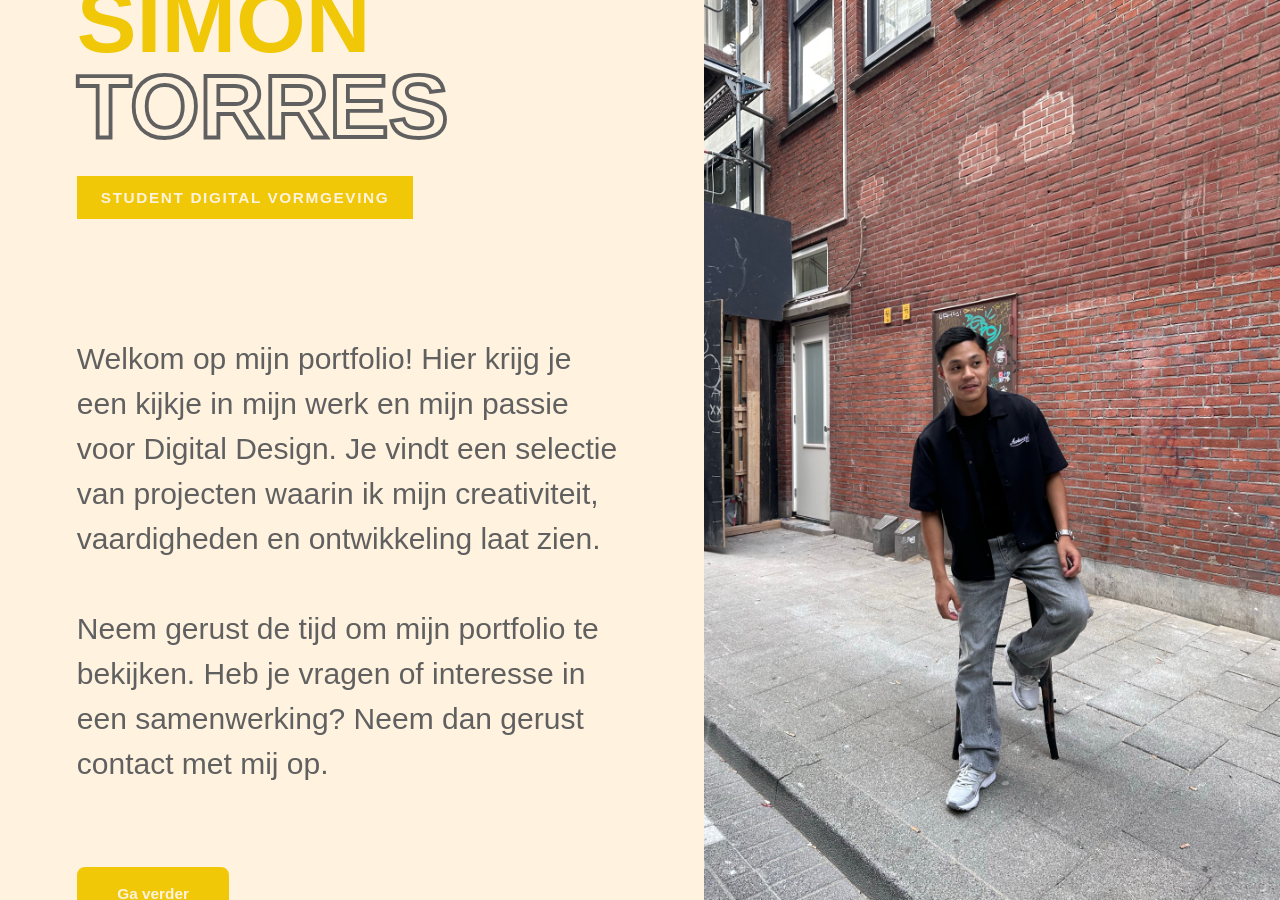
==== commit e70def3f: "Gewerkt aan de eerste pagina Gewerkt aan de pagina van overmij  Gewerkt aan het hele website  hele w" ====
--- a/index.html
+++ b/index.html
@@ -2,9 +2,12 @@
 <html lang="en">
 <head>
     <meta charset="UTF-8">
+    <meta name="viewport" content="width=device-width, initial-scale=1.0">
     <title>Startpagina</title>
+    <link rel="stylesheet" href="style.css">
+    <script src="index.js" defer></script>
     <link href="https://cdnjs.cloudflare.com/ajax/libs/font-awesome/6.5.2/css/all.min.css" rel="stylesheet">
-    <link rel="stylesheet" href="style.css">
+
 </head>
 <body>
 <section class="startpagina">
--- a/style.css
+++ b/style.css
@@ -5,537 +5,848 @@
 }
 
 :root{
-    --background:#6E675F;
-    --surface:#FFFFFF;
-    --surface-soft:#ECE7E0;
-    --surface-hover:#FFF3E8;
-    --text:#222222;
-    --text-muted:#222222;
-    --accent: #d4a017;
-    --accent-dark:#D9570B;
-    --border:#DDD6CE;
-    --shadow:rgba(55,45,38,0.12);
+    --background:#FFF3E0;
+    --text:#616060;
+    --accent:#F0C808;
+    --white:#ffffff;
 }
 
 html{
     width:100%;
+    scroll-behavior:smooth;
 }
 
 body{
     width:100%;
     min-height:100vh;
     overflow-x:hidden;
+    background:var(--background);
+    color:var(--text);
     font-family:Arial, Helvetica, sans-serif;
-    background:#6E675F;
-    color:#222222;
 }
 
-/* STARTPAGINA */
+img{
+    max-width:100%;
+}
 
 .startpagina{
     width:100%;
     height:100vh;
     display:flex;
     overflow:hidden;
+
+    .left{
+        width:55%;
+        height:100%;
+        min-width:0;
+        display:flex;
+        flex-direction:column;
+        justify-content:center;
+        padding:
+                clamp(1.5rem, 4vw, 5rem)
+                clamp(1.5rem, 6vw, 7rem);
+        overflow:hidden;
+
+        p{
+            max-width:40rem;
+            margin-bottom:clamp(0.5rem, 2vh, 1.5rem);
+            color:#616060;
+            font-size:30px;
+            line-height:1.5;
+        }
+
+        .oranje,
+        .outline{
+            font-size:clamp(3rem, 7vw, 7.5rem);
+            font-weight:900;
+            line-height:0.95;
+            overflow-wrap:anywhere;
+        }
+
+        .oranje{
+            color:var(--accent);
+        }
+
+        .outline{
+            color:transparent;
+            -webkit-text-stroke:clamp(2px, 0.3vw, 4px) var(--text);
+        }
+
+        .label{
+            width:fit-content;
+            max-width:100%;
+            margin:clamp(0.7rem, 3vh, 2.5rem) 0;
+            padding:0.8rem 1.5rem;
+            background:var(--accent);
+            color:var(--background);
+            font-size:clamp(0.75rem, 1.2vw, 1.25rem);
+            font-weight:700;
+            letter-spacing:0.1rem;
+            text-align:center;
+        }
+
+        .buttons{
+            display:flex;
+            flex-wrap:wrap;
+            gap:1rem;
+            margin-top:clamp(0.5rem, 2vh, 3rem);
+
+            .btn{
+                min-height:3rem;
+                display:inline-flex;
+                align-items:center;
+                justify-content:center;
+                padding:1rem clamp(1.2rem, 3vw, 3rem);
+                background:var(--accent);
+                color:var(--background);
+                border:0.15rem solid var(--accent);
+                border-radius:0.5rem;
+                font-size:clamp(0.9rem, 1.2vw, 1.1rem);
+                font-weight:700;
+                text-align:center;
+                text-decoration:none;
+                transition:
+                        background-color 0.3s ease,
+                        color 0.3s ease,
+                        transform 0.3s ease,
+                        box-shadow 0.3s ease;
+
+                &:hover,
+                &:focus-visible{
+                    background:var(--text);
+                    color:var(--background);
+                    transform:translateY(-0.2rem);
+                    box-shadow:0 0.65rem 1.5rem rgba(240,200,8,0.45);
+                }
+            }
+        }
+    }
+
+    .right{
+        width:45%;
+        height:100%;
+        overflow:hidden;
+
+        img{
+            width:100%;
+            height:100%;
+            display:block;
+            object-fit:cover;
+            object-position:center;
+        }
+    }
+
+    @media(max-width:850px){
+        flex-direction:column;
+
+        .left{
+            width:100%;
+            height:64%;
+            padding:1.25rem 2rem;
+
+            p{
+                font-size:clamp(0.82rem, 2vw, 1rem);
+                line-height:1.35;
+            }
+
+            .oranje,
+            .outline{
+                font-size:clamp(2.4rem, 9vw, 4rem);
+            }
+
+            .label{
+                margin:0.7rem 0;
+                padding:0.55rem 1rem;
+            }
+
+            .buttons{
+                margin-top:0.5rem;
+
+                .btn{
+                    min-height:2.5rem;
+                    padding:0.65rem 1.2rem;
+                }
+            }
+        }
+
+        .right{
+            width:100%;
+            height:36%;
+        }
+    }
+
+    @media(max-width:500px){
+        .left{
+            height:70%;
+            padding:0.8rem 1rem;
+
+            p{
+                margin-bottom:0.45rem;
+                font-size:0.78rem;
+                line-height:1.3;
+            }
+
+            .oranje,
+            .outline{
+                font-size:clamp(1.9rem, 10vw, 3rem);
+            }
+
+            .label{
+                padding:0.45rem 0.7rem;
+                font-size:0.68rem;
+            }
+
+            .buttons{
+                flex-direction:row;
+                gap:0.5rem;
+
+                .btn{
+                    min-width:0;
+                    flex:1;
+                    min-height:2.2rem;
+                    padding:0.45rem 0.5rem;
+                    font-size:0.72rem;
+                }
+            }
+        }
+
+        .right{
+            height:30%;
+        }
+    }
+
+    @media(max-height:700px) and (min-width:501px){
+        .left{
+            padding-top:1rem;
+            padding-bottom:1rem;
+
+            p{
+                margin-bottom:0.45rem;
+                font-size:0.85rem;
+                line-height:1.3;
+            }
+
+            .oranje,
+            .outline{
+                font-size:clamp(2.4rem, 6vw, 5rem);
+            }
+
+            .label{
+                margin:0.6rem 0;
+                padding:0.5rem 1rem;
+            }
+
+            .buttons{
+                margin-top:0.4rem;
+
+                .btn{
+                    padding:0.6rem 1rem;
+                }
+            }
+        }
+    }
 }
-
-.startpagina .left{
-    width:55%;
-    height:100%;
-    min-width:0;
-    padding:clamp(2rem, 4vw, 5rem) clamp(2rem, 6vw, 7rem);
-    display:flex;
-    flex-direction:column;
-    justify-content:center;
-    overflow:hidden;
-}
-
-.startpagina .oranje,
-.startpagina .outline{
-    overflow-wrap:anywhere;
-    font-size:clamp(3rem, 7vw, 7.5rem);
-    font-weight:900;
-    line-height:0.95;
-}
-
-.startpagina .oranje{
-    color:#D4A017;
-}
-
-.startpagina .outline{
-    color:#222222;
-}
-
-.startpagina .label{
-    width:fit-content;
-    max-width:100%;
-    margin:clamp(1rem, 3vh, 2.5rem) 0;
-    padding:0.8rem 1.5rem;
-    background:#D4A017;
-    color:#222222;
-    border-radius:0.5rem;
-    font-size:clamp(0.8rem, 1.2vw, 1.25rem);
-    font-weight:700;
-    letter-spacing:0.1rem;
-    text-align:center;
-}
-
-.startpagina .left p{
-    max-width:40rem;
-    margin-bottom:clamp(0.7rem, 2vh, 1.5rem);
-    color:#222222;
-    font-size:clamp(0.95rem, 1.3vw, 1.4rem);
-    line-height:1.5;
-}
-
-.startpagina .buttons{
-    display:flex;
-    flex-wrap:wrap;
-    gap:1rem;
-    margin-top:clamp(1rem, 2vh, 3rem);
-}
-
-.startpagina .btn{
-    min-height:3rem;
-    display:inline-flex;
-    align-items:center;
-    justify-content:center;
-    padding:1rem clamp(1.4rem, 3vw, 3rem);
-    background:#D4A017;
-    color:#222222;
-    border-radius:0.5rem;
-    font-size:clamp(0.95rem, 1.2vw, 1.1rem);
-    font-weight:700;
-    text-align:center;
-    text-decoration:none;
-    transition:
-            background-color 0.3s ease,
-            color 0.3s ease,
-            border-color 0.3s ease,
-            transform 0.3s ease,
-            box-shadow 0.3s ease;
-}
-
-.startpagina .btn:hover,
-.startpagina .btn:focus-visible{
-    background:#222222;
-    color:#D4A017;
-    transform:translateY(-0.2rem);
-    box-shadow:0 0.65rem 1.5rem rgba(249,115,22,0.20);
-}
-
-.startpagina .right{
-    width:45%;
-    height:100%;
-    overflow:hidden;
-}
-
-.startpagina .right img{
-    width:100%;
-    height:100%;
-    display:block;
-    object-fit:cover;
-    object-position:center;
-}
-
-
 
 .navbar{
     position:fixed;
     top:0;
     left:0;
     width:100%;
-    height:9rem;
-
+    height:6rem;
     display:flex;
     align-items:center;
     justify-content:space-between;
-
+    gap:2rem;
     padding:0 3rem;
-
-    background:#6E675F;
+    background:rgba(255,243,224,0.96);
+    border-bottom:0.2rem solid var(--accent);
+    box-shadow:0 0.35rem 1.2rem rgba(240,200,8,0.3);
     backdrop-filter:blur(14px);
     -webkit-backdrop-filter:blur(14px);
-    border-bottom:4px solid #D4A017;
-    box-shadow:0 0.35rem 1.2rem var(--shadow);
-
     z-index:1000;
-
     transform:translateY(0);
     transition:
             transform 0.35s ease,
             box-shadow 0.3s ease;
-}
-
-/* JavaScript voegt deze class toe */
-.navbar.hide{
-    transform:translateY(-110%);
-}
-
-.logo{
-    display:flex;
-    align-items:center;
-    gap:1rem;
-}
-
-.logo img{
-    width:8rem;
-    height:8rem;
-    object-fit:cover;
-    object-position:center;
-    border:0.18rem solid #D4A017;
-    border-radius:50%;
-}
-
-.logo .tekst h2{
-    margin:0;
-    color:var(--accent);
-    font-size:1.15rem;
-}
-
-.logo .tekst p{
-    margin-top:0.2rem;
-    color:#222222;
-    font-size:0.8rem;
-}
-
-.navbar nav{
-    display:flex;
-    align-items:center;
-    gap:2.5rem;
-}
-
-.navbar nav a{
-    position:relative;
-    color:#222222;
-    font-size:0.95rem;
-    font-weight:600;
-    text-decoration:none;
-    transition:color .2s ease;
-}
-
-.navbar nav a::after{
-    content:"";
-    position:absolute;
-    left:0;
-    bottom:-0.45rem;
-    width:0;
-    height:0.15rem;
-    background:var(--accent);
-    transition:width .2s ease;
-}
-
-.navbar nav a:hover,
-.navbar nav a.active{
-    color:var(--accent);
-}
-
-.navbar nav a:hover::after,
-.navbar nav a.active::after{
-    width:100%;
-}
-
-/* ---------- Tablet ---------- */
-
-@media (max-width:900px){
-
-    .navbar{
+
+    &.hide{
+        transform:translateY(-110%);
+    }
+
+    .logo{
+        display:flex;
+        align-items:center;
+        gap:1rem;
+        flex-shrink:0;
+
+        img{
+            width:4.5rem;
+            height:4.5rem;
+            display:block;
+            object-fit:cover;
+            object-position:center;
+            border:0.18rem solid var(--accent);
+            border-radius:50%;
+        }
+
+        .tekst{
+            h2{
+                margin:0;
+                color:var(--text);
+                font-size:1.15rem;
+            }
+
+            p{
+                margin-top:0.2rem;
+                color:var(--text);
+                font-size:0.8rem;
+            }
+        }
+    }
+
+    nav{
+        display:flex;
+        align-items:center;
+        justify-content:flex-end;
+        flex-wrap:wrap;
+        gap:clamp(1rem, 3vw, 2.5rem);
+
+        a{
+            position:relative;
+            color:var(--text);
+            font-size:0.95rem;
+            font-weight:600;
+            text-decoration:none;
+            white-space:nowrap;
+            transition:color 0.2s ease;
+
+            &::after{
+                content:"";
+                position:absolute;
+                left:0;
+                bottom:-0.45rem;
+                width:0;
+                height:0.15rem;
+                background:var(--accent);
+                transition:width 0.2s ease;
+            }
+
+            &:hover,
+            &:focus-visible,
+            &.active{
+                color:var(--accent);
+
+                &::after{
+                    width:100%;
+                }
+            }
+        }
+    }
+
+    @media(max-width:900px){
         height:5.5rem;
-        padding:0 2rem;
-    }
-
-    .logo img{
-        width:3.8rem;
-        height:3.8rem;
-    }
-
-    .logo .tekst h2{
-        font-size:1rem;
-    }
-
-    .logo .tekst p{
-        font-size:0.75rem;
-    }
-
-    .navbar nav{
-        gap:1.5rem;
-    }
-
-    .navbar nav a{
-        font-size:0.85rem;
-    }
-
-}
-
-
-@media (max-width:650px){
-
-    .navbar{
+        padding:0 1.5rem;
+        gap:1rem;
+
+        .logo{
+            img{
+                width:3.8rem;
+                height:3.8rem;
+            }
+
+            .tekst{
+                h2{
+                    font-size:1rem;
+                }
+
+                p{
+                    font-size:0.72rem;
+                }
+            }
+        }
+
+        nav{
+            gap:1.1rem;
+
+            a{
+                font-size:0.82rem;
+            }
+        }
+    }
+
+    @media(max-width:650px){
+        height:auto;
+        min-height:7.5rem;
         flex-direction:column;
         align-items:flex-start;
         justify-content:center;
-        gap:0.8rem;
-
-        height:auto;
-        padding:1rem;
-    }
-
-    .logo img{
-        width:3.2rem;
-        height:3.2rem;
-    }
-
-    .logo .tekst h2{
-        font-size:0.95rem;
-    }
-
-    .logo .tekst p{
-        font-size:0.7rem;
-    }
-
-    .navbar nav{
-        width:100%;
-        overflow-x:auto;
-        gap:1rem;
-
-        scrollbar-width:none;
-    }
-
-    .navbar nav::-webkit-scrollbar{
-        display:none;
-    }
-
-    .navbar nav a{
-        flex-shrink:0;
-        font-size:0.8rem;
-    }
-
+        gap:0.7rem;
+        padding:0.7rem 1rem;
+
+        .logo{
+            img{
+                width:3rem;
+                height:3rem;
+            }
+
+            .tekst{
+                h2{
+                    font-size:0.95rem;
+                }
+
+                p{
+                    font-size:0.68rem;
+                }
+            }
+        }
+
+        nav{
+            width:100%;
+            overflow-x:auto;
+            justify-content:flex-start;
+            flex-wrap:nowrap;
+            gap:1rem;
+            padding-bottom:0.25rem;
+            scrollbar-width:none;
+
+            &::-webkit-scrollbar{
+                display:none;
+            }
+
+            a{
+                flex-shrink:0;
+                font-size:0.78rem;
+            }
+        }
+    }
+
+    @media(max-width:400px){
+        .logo{
+            .tekst{
+                display:none;
+            }
+        }
+    }
 }
 
 .about-hero{
     width:100%;
     min-height:100vh;
     display:grid;
-    grid-template-columns:48% 52%;
+    grid-template-columns:minmax(0, 48%) minmax(0, 52%);
     align-items:start;
-    padding-top:6rem;
+    padding-top:4rem;
     background:var(--background);
+
+    .about-content{
+        width:100%;
+        min-width:0;
+        display:flex;
+        flex-direction:column;
+        align-items:flex-start;
+        justify-content:flex-start;
+        padding:4rem 3rem 4rem clamp(2rem, 7vw, 8rem);
+
+        .boven-titel{
+            display:block;
+            margin-bottom:1.2rem;
+            color:var(--accent);
+            font-size:0.9rem;
+            font-weight:700;
+            letter-spacing:0.15rem;
+        }
+
+        h1{
+            max-width:9ch;
+            margin:0;
+            color:var(--text);
+            font-size:clamp(3.5rem, 7vw, 6.5rem);
+            line-height:0.9;
+            overflow-wrap:anywhere;
+
+            span{
+                display:block;
+                color:var(--accent);
+            }
+
+            .outline-naam{
+                color:transparent;
+                -webkit-text-stroke:clamp(2px, 0.25vw, 3px) var(--text);
+            }
+        }
+
+        .lijn{
+            width:4rem;
+            height:0.22rem;
+            margin:2rem 0;
+            background:var(--accent);
+        }
+
+        p{
+            max-width:34rem;
+            margin-bottom:2rem;
+            color:var(--text);
+            font-size:clamp(1rem, 1.3vw, 1.15rem);
+            line-height:1.75;
+        }
+
+        .project-knop{
+            width:max-content;
+            display:inline-flex;
+            align-items:center;
+            justify-content:center;
+            gap:1.2rem;
+            padding:0.9rem 1.4rem;
+            background:var(--accent);
+            color:var(--background);
+            border:0.15rem solid var(--accent);
+            border-radius:0.5rem;
+            font-weight:700;
+            text-decoration:none;
+            transition:
+                    background-color 0.3s ease,
+                    color 0.3s ease,
+                    transform 0.3s ease,
+                    box-shadow 0.3s ease;
+
+            span,
+            i{
+                transition:transform 0.3s ease;
+            }
+
+            &:hover,
+            &:focus-visible{
+                background:var(--text);
+                color:var(--background);
+                transform:translateY(-0.2rem);
+                box-shadow:0 0.65rem 1.5rem rgba(240,200,8,0.35);
+
+                span,
+                i{
+                    transform:translateX(0.3rem);
+                }
+            }
+        }
+    }
+
+    .about-foto{
+        position:relative;
+        overflow:hidden;
+
+        img{
+            width:100%;
+            height:100%;
+            object-fit:cover;
+        }
+
+        &::before{
+            content:"";
+            position:absolute;
+            inset:0;
+            z-index:2;
+            pointer-events:none;
+            background:
+                    linear-gradient(
+                            to right,
+                            #FFF3E0 0%,
+                            rgba(255,243,224,.95) 8%,
+                            rgba(255,243,224,.65) 18%,
+                            rgba(255,243,224,0) 35%
+                    ),
+                    linear-gradient(
+                            to top,
+                            #FFF3E0 0%,
+                            rgba(255,243,224,.95) 8%,
+                            rgba(255,243,224,.55) 18%,
+                            rgba(255,243,224,0) 35%
+                    );
+        }
+    }
+
+    @media(max-width:900px){
+        grid-template-columns:1fr;
+        padding-top:5.5rem;
+
+        .about-content{
+            padding:3rem 2rem;
+
+            p{
+                max-width:45rem;
+            }
+        }
+
+        .about-foto{
+            height:50vh;
+            min-height:24rem;
+
+            &::before{
+                background:linear-gradient(
+                        180deg,
+                        var(--background) 0%,
+                        rgba(255,243,224,0.88) 8%,
+                        rgba(255,243,224,0) 30%
+                );
+            }
+        }
+    }
+
+    @media(max-width:650px){
+        padding-top:7.5rem;
+
+        .about-content{
+            padding:2.5rem 1.25rem;
+
+            h1{
+                font-size:clamp(3rem, 16vw, 4.5rem);
+            }
+
+            p{
+                font-size:1rem;
+            }
+
+            .project-knop{
+                width:100%;
+            }
+        }
+
+        .about-foto{
+            height:42vh;
+            min-height:20rem;
+        }
+    }
 }
 
-.about-content{
+.educatie{
     width:100%;
-    display:flex;
-    flex-direction:column;
-    justify-content:flex-start;
-    align-items:flex-start;
-    padding:4rem 3rem 4rem clamp(2rem, 7vw, 8rem);
+    padding-top:8rem;
+    max-width:72rem;
+    margin:0 auto;
+    background:var(--background);
+
+    .educatie-titel{
+        display:flex;
+        align-items:center;
+        gap:1rem;
+        margin-bottom:3rem;
+
+        .titel-icoon{
+            width:3.2rem;
+            height:3.2rem;
+            display:flex;
+            align-items:center;
+            justify-content:center;
+            flex-shrink:0;
+            background:var(--accent);
+            color:var(--white);
+            border-radius:0.8rem;
+            font-size:1.3rem;
+
+            i{
+                color:var(--white);
+                font-size:1.3rem;
+            }
+        }
+
+        h2{
+            margin:0;
+            color:var(--text);
+            font-size:clamp(1.8rem, 4vw, 2.5rem);
+            font-weight:900;
+            letter-spacing:0.05rem;
+            text-transform:uppercase;
+        }
+    }
+
+    .tijdlijn{
+        position:relative;
+        display:flex;
+        flex-direction:column;
+        gap:5rem;
+        padding:1rem 0 1rem 5rem;
+
+        &::before{
+            content:"";
+            position:absolute;
+            top:0;
+            bottom:0;
+            left:1.4rem;
+            width:0.15rem;
+            background:#dedede;
+        }
+
+        .tijdlijn-item{
+            position:relative;
+            display:grid;
+            grid-template-columns:5.5rem minmax(0, 1fr);
+            align-items:center;
+            gap:2rem;
+
+            .tijdlijn-punt{
+                position:absolute;
+                top:50%;
+                left:-4.15rem;
+                width:0.9rem;
+                height:0.9rem;
+                background:var(--accent);
+                border:0.2rem solid var(--background);
+                border-radius:50%;
+                box-shadow:0 0 0 0.1rem var(--accent);
+                transform:translateY(-50%);
+            }
+
+            .school-logo{
+                width:5.5rem;
+                height:5.5rem;
+                display:flex;
+                align-items:center;
+                justify-content:center;
+                padding:0.5rem;
+                background:var(--white);
+                border:0.08rem solid #ddd;
+                border-radius:0.8rem;
+                box-shadow:0 0.35rem 1rem rgba(0,0,0,0.07);
+
+                img{
+                    width:100%;
+                    height:100%;
+                    display:block;
+                    object-fit:contain;
+                }
+            }
+
+            .inhoud{
+                min-width:0;
+
+                .jaar{
+                    display:inline-block;
+                    margin-bottom:0.7rem;
+                    padding:0.4rem 0.75rem;
+                    background:var(--accent);
+                    color:var(--white);
+                    border-radius:0.25rem;
+                    font-size:0.75rem;
+                    font-weight:800;
+                    text-transform:uppercase;
+                }
+
+                h3{
+                    margin:0 0 0.35rem;
+                    color:var(--text);
+                    font-size:clamp(1.25rem, 2.5vw, 1.65rem);
+                    font-weight:900;
+                }
+
+                p{
+                    margin:0;
+                    color:var(--accent);
+                    font-size:1rem;
+                    line-height:1.5;
+                }
+            }
+        }
+    }
+
+    @media(max-width:700px){
+        padding:4rem 1rem;
+
+        .educatie-titel{
+            .titel-icoon{
+                width:2.8rem;
+                height:2.8rem;
+                font-size:1.1rem;
+
+                i{
+                    font-size:1.1rem;
+                }
+            }
+
+            h2{
+                font-size:1.8rem;
+            }
+        }
+
+        .tijdlijn{
+            gap:3.5rem;
+            padding-left:3.8rem;
+
+            &::before{
+                left:1rem;
+            }
+
+            .tijdlijn-item{
+                grid-template-columns:4.5rem minmax(0, 1fr);
+                gap:1rem;
+
+                .tijdlijn-punt{
+                    left:-3.2rem;
+                }
+
+                .school-logo{
+                    width:4.5rem;
+                    height:4.5rem;
+                }
+
+                .inhoud{
+                    .jaar{
+                        font-size:0.7rem;
+                    }
+
+                    h3{
+                        font-size:1.2rem;
+                    }
+
+                    p{
+                        font-size:0.9rem;
+                    }
+                }
+            }
+        }
+    }
+
+    @media(max-width:480px){
+        padding:3rem 1rem;
+
+        .educatie-titel{
+            align-items:flex-start;
+
+            h2{
+                font-size:1.5rem;
+            }
+        }
+
+        .tijdlijn{
+            padding-left:2.8rem;
+
+            &::before{
+                left:0.7rem;
+            }
+
+            .tijdlijn-item{
+                grid-template-columns:1fr;
+                gap:1rem;
+
+                .tijdlijn-punt{
+                    top:2rem;
+                    left:-2.45rem;
+                    transform:none;
+                }
+
+                .school-logo{
+                    width:4rem;
+                    height:4rem;
+                }
+
+                .inhoud{
+                    .jaar{
+                        margin-bottom:0.5rem;
+                    }
+                }
+            }
+        }
+    }
 }
 
-.about-content .boven-titel{
-    display:block;
-    margin-bottom:1.2rem;
-    color:var(--accent);
-    font-size:0.9rem;
-    font-weight:700;
-    letter-spacing:0.15rem;
-}
-
-.about-content h1{
-    max-width:9ch;
-    margin:0;
-    color:var(--text-muted);
-    font-size:clamp(3.5rem, 7vw, 6.5rem);
-    line-height:0.9;
-}
-
-.about-content h1 span{
-    display:block;
-    color:var(--accent);
-}
-
-.about-content .lijn{
-    width:4rem;
-    height:0.22rem;
-    margin:2rem 0;
-    background:var(--accent);
-}
-
-.about-content p{
-    max-width:34rem;
-    margin-bottom:2rem;
-    color:var(--text-muted);
-    font-size:clamp(1rem, 1.3vw, 1.15rem);
-    line-height:1.75;
-}
-
-
-.about-foto{
-    position:relative;
-    width:100%;
-    height:calc(100vh - 6rem);
-    min-height:42rem;
-    overflow:hidden;
-}
-
-.about-foto img{
-    width:100%;
-    height:100%;
-    display:block;
-    object-fit:cover;
-    object-position:center;
-}
-
-.about-foto::before{
-    content:"";
-    position:absolute;
-    inset:0;
-    z-index:1;
-    pointer-events:none;
-    background:linear-gradient(
-            90deg,
-            #6E675F 0%,
-            rgb(110 103 95) 6%,
-            rgb(110 103 95) 15%,
-            rgba(244,241,236,0) 30%
-    );
-}
-
-@media(max-width:900px){
-    .about-hero{
-        grid-template-columns:1fr;
-        padding-top:6rem;
-    }
-
-    .about-content{
-        padding:3rem 2rem;
-    }
-
-    .about-foto{
-        height:50vh;
-        min-height:24rem;
-    }
-
-    .about-foto::before{
-        background:linear-gradient(
-                180deg,
-                #F4F1EC 0%,
-                rgba(244,241,236,0.85) 8%,
-                rgba(244,241,236,0) 28%
-        );
-    }
-}
-
-@media(max-width:650px){
-    .about-content{
-        padding:2.5rem 1.25rem;
-    }
-
-    .about-content h1{
-        font-size:clamp(3rem, 16vw, 4.5rem);
-    }
-
-    .project-knop{
-        width:100%;
-    }
-
-    .about-foto{
-        height:42vh;
-        min-height:20rem;
-    }
-}
-
-@media(max-width:450px){
-
-    .startpagina .left{
-        height:70%;
-        padding:0.8rem 1rem;
-    }
-
-    .startpagina .right{
-        height:30%;
-    }
-
-    .startpagina .oranje,
-    .startpagina .outline{
-        font-size:clamp(1.8rem, 10vw, 2.8rem);
-    }
-
-    .startpagina .label{
-        padding:0.45rem 0.7rem;
-        font-size:0.68rem;
-    }
-
-    .startpagina .left p{
-        font-size:0.78rem;
-        line-height:1.3;
-    }
-
-    .startpagina .btn{
-        min-height:2.2rem;
-        padding:0.45rem 0.5rem;
-        font-size:0.72rem;
-    }
-
-    .navbar .tekst{
-        display:none;
-    }
-
-    .navbar nav{
-        width:100%;
-        overflow-x:auto;
-        justify-content:flex-start;
-        gap:1rem;
-        padding-bottom:0.3rem;
-        scrollbar-width:none;
-    }
-
-    .navbar nav::-webkit-scrollbar{
-        display:none;
-    }
-
-    .navbar nav a{
-        flex-shrink:0;
-    }
-
-    .over-mij-pagina{
-        padding-top:8rem;
-    }
-}
-
-@media(max-height:700px) and (min-width:651px){
-
-    .startpagina .left{
-        padding-top:1rem;
-        padding-bottom:1rem;
-    }
-
-    .startpagina .left p{
-        margin-bottom:0.5rem;
-        font-size:0.9rem;
-        line-height:1.3;
-    }
-
-    .startpagina .oranje,
-    .startpagina .outline{
-        font-size:clamp(2.5rem, 6vw, 5rem);
-    }
-
-    .startpagina .label{
-        margin:0.7rem 0;
-        padding:0.55rem 1rem;
-    }
-
-    .startpagina .buttons{
-        margin-top:0.5rem;
-    }
-
-    .startpagina .btn{
-        padding:0.65rem 1.2rem;
-    }
-}
-
 @media(prefers-reduced-motion:reduce){
-
     *,
     *::before,
     *::after{
@@ -546,69 +857,2590 @@
     }
 }
 
-#opleiding {
-    padding: 100px 10%;
-    background: var(--surface-soft);
+.buiten-studie{
+    width:100%;
+    max-width:78rem;
+    margin:0 auto;
+    padding:5rem 2rem;
+    background:var(--background, #FFF3E0);
+
+    .sectie-titel{
+        display:flex;
+        align-items:center;
+        gap:1rem;
+        margin-bottom:3rem;
+
+        .titel-icoon{
+            width:3.2rem;
+            height:3.2rem;
+            display:flex;
+            align-items:center;
+            justify-content:center;
+            flex-shrink:0;
+            background:var(--accent, #F0C808);
+            color:#fff;
+            border-radius:0.7rem;
+            font-size:1.25rem;
+            transition:
+                    transform 0.35s ease,
+                    box-shadow 0.35s ease;
+
+            &:hover{
+                transform:rotate(-5deg) scale(1.06);
+                box-shadow:0 0.5rem 1.2rem rgba(240,200,8,0.3);
+            }
+        }
+
+        > div{
+            span{
+                display:block;
+                margin-bottom:0.25rem;
+                color:var(--accent, #F0C808);
+                font-size:0.75rem;
+                font-weight:800;
+                letter-spacing:0.15rem;
+            }
+
+            h2{
+                margin:0;
+                color:var(--text, #616060);
+                font-size:clamp(1.8rem, 4vw, 2.6rem);
+                font-weight:900;
+                line-height:1.1;
+            }
+        }
+    }
+
+    .persoonlijk-grid{
+        display:grid;
+        grid-template-columns:1.35fr repeat(3, minmax(0, 1fr));
+        align-items:stretch;
+        gap:1.5rem;
+
+        .persoonlijk-intro,
+        .interesse-kaart{
+            position:relative;
+            min-width:0;
+            padding:2rem;
+            overflow:hidden;
+            background:rgba(255,255,255,0.45);
+            border:0.08rem solid rgba(97,96,96,0.15);
+            border-radius:1.2rem;
+            box-shadow:0 0.5rem 1.4rem rgba(97,96,96,0.06);
+            transition:
+                    transform 0.35s ease,
+                    background-color 0.35s ease,
+                    border-color 0.35s ease,
+                    box-shadow 0.35s ease;
+
+            &::after{
+                content:"";
+                position:absolute;
+                left:0;
+                bottom:0;
+                width:0;
+                height:0.25rem;
+                background:var(--accent, #F0C808);
+                transition:width 0.35s ease;
+            }
+
+            &:hover,
+            &:focus-within{
+                background:#fff;
+                border-color:rgba(240,200,8,0.4);
+                transform:translateY(-0.4rem);
+                box-shadow:0 1rem 2.2rem rgba(97,96,96,0.12);
+
+                &::after{
+                    width:100%;
+                }
+            }
+        }
+
+        .persoonlijk-intro{
+            display:flex;
+            flex-direction:column;
+            justify-content:center;
+            border-left:0.25rem solid var(--accent, #F0C808);
+
+            h3{
+                margin:0 0 1rem;
+                color:var(--text, #616060);
+                font-size:clamp(1.4rem, 2.4vw, 2rem);
+                line-height:1.2;
+                transition:
+                        color 0.35s ease,
+                        transform 0.35s ease;
+            }
+
+            p{
+                margin:0;
+                color:var(--text, #616060);
+                font-size:1rem;
+                line-height:1.75;
+                transition:
+                        opacity 0.35s ease,
+                        transform 0.35s ease;
+            }
+
+            &:hover,
+            &:focus-within{
+                h3{
+                    color:var(--accent, #F0C808);
+                    transform:translateX(0.2rem);
+                }
+
+                p{
+                    transform:translateY(0.15rem);
+                }
+            }
+        }
+
+        .interesse-kaart{
+            display:flex;
+            flex-direction:column;
+            align-items:flex-start;
+
+            .kaart-icoon{
+                width:3rem;
+                height:3rem;
+                display:flex;
+                align-items:center;
+                justify-content:center;
+                flex-shrink:0;
+                margin-bottom:1.25rem;
+                background:rgba(240,200,8,0.14);
+                color:var(--accent, #F0C808);
+                border:0.12rem solid var(--accent, #F0C808);
+                border-radius:50%;
+                font-size:1.2rem;
+                transition:
+                        transform 0.35s ease,
+                        background-color 0.35s ease,
+                        color 0.35s ease;
+            }
+
+            h3{
+                margin:0 0 0.7rem;
+                color:var(--text, #616060);
+                font-size:1.2rem;
+                font-weight:800;
+                transition:
+                        color 0.35s ease,
+                        transform 0.35s ease;
+            }
+
+            p{
+                margin:0;
+                color:var(--text, #616060);
+                font-size:0.95rem;
+                line-height:1.65;
+                transition:
+                        opacity 0.35s ease,
+                        transform 0.35s ease;
+            }
+
+            &:hover,
+            &:focus-within{
+                .kaart-icoon{
+                    background:var(--accent, #F0C808);
+                    color:#fff;
+                    transform:rotate(-6deg) scale(1.08);
+                }
+
+                h3{
+                    color:var(--accent, #F0C808);
+                    transform:translateX(0.2rem);
+                }
+
+                p{
+                    transform:translateY(0.15rem);
+                }
+            }
+        }
+    }
+
+    @media(max-width:1050px){
+        .persoonlijk-grid{
+            grid-template-columns:repeat(2, minmax(0, 1fr));
+
+            .persoonlijk-intro{
+                grid-column:1 / -1;
+            }
+        }
+    }
+
+    @media(max-width:700px){
+        padding:4rem 1.25rem;
+
+        .sectie-titel{
+            align-items:flex-start;
+            margin-bottom:2rem;
+
+            .titel-icoon{
+                width:2.8rem;
+                height:2.8rem;
+                font-size:1.05rem;
+            }
+        }
+
+        .persoonlijk-grid{
+            grid-template-columns:1fr;
+            gap:1rem;
+
+            .persoonlijk-intro{
+                grid-column:auto;
+            }
+
+            .persoonlijk-intro,
+            .interesse-kaart{
+                padding:1.5rem;
+            }
+        }
+    }
+
+    @media(max-width:450px){
+        padding:3rem 1rem;
+
+        .sectie-titel{
+            gap:0.8rem;
+
+            > div{
+                h2{
+                    font-size:1.6rem;
+                }
+            }
+        }
+
+        .persoonlijk-grid{
+            .persoonlijk-intro,
+            .interesse-kaart{
+                padding:1.25rem;
+            }
+
+            .persoonlijk-intro{
+                p{
+                    font-size:0.95rem;
+                }
+            }
+
+            .interesse-kaart{
+                .kaart-icoon{
+                    width:2.7rem;
+                    height:2.7rem;
+                    font-size:1rem;
+                }
+
+                h3{
+                    font-size:1.1rem;
+                }
+
+                p{
+                    font-size:0.9rem;
+                }
+            }
+        }
+    }
 }
 
-#opleiding h2{
-    margin-bottom:3rem;
-    color:var(--text);
-    font-size:clamp(2rem,4vw,3.5rem);
-    letter-spacing:-0.04em;
+@media(prefers-reduced-motion:reduce){
+    .buiten-studie{
+        .titel-icoon,
+        .persoonlijk-intro,
+        .interesse-kaart,
+        .kaart-icoon,
+        h3,
+        p,
+        .persoonlijk-intro::after,
+        .interesse-kaart::after{
+            transition:none !important;
+            transform:none !important;
+        }
+    }
 }
 
-.timeline {
-    max-width: 850px;
-    margin: auto;
-    display: flex;
-    flex-direction: column;
-    gap: 20px;
+.fotografie{
+    width:100%;
+    max-width:78rem;
+    margin:0 auto;
+    padding:5rem 2rem;
+
+    .fotografie-titel{
+        display:flex;
+        align-items:center;
+        gap:1rem;
+        margin-bottom:1rem;
+
+        .titel-icoon{
+            width:3.2rem;
+            height:3.2rem;
+            display:flex;
+            align-items:center;
+            justify-content:center;
+            flex-shrink:0;
+            background:var(--accent, #F0C808);
+            color:#fff;
+            border-radius:0.8rem;
+            font-size:1.3rem;
+            transition:
+                    transform 0.35s ease,
+                    background-color 0.35s ease;
+
+            &:hover{
+                transform:rotate(-5deg) scale(1.06);
+            }
+        }
+
+        > div{
+            span{
+                display:block;
+                margin-bottom:0.2rem;
+                color:var(--accent, #F0C808);
+                font-size:0.8rem;
+                font-weight:700;
+                letter-spacing:0.15rem;
+            }
+
+            h2{
+                margin:0;
+                color:var(--text, #616060);
+                font-size:clamp(2rem, 4vw, 2.8rem);
+                font-weight:900;
+                line-height:1.1;
+            }
+        }
+    }
+
+    .fotografie-intro{
+        max-width:45rem;
+        margin-bottom:3rem;
+        color:var(--text, #616060);
+        font-size:1rem;
+        line-height:1.8;
+    }
+
+    .foto-grid{
+        display:grid;
+        grid-template-columns:repeat(3, minmax(0, 1fr));
+        gap:1.5rem;
+
+        .foto-item{
+            position:relative;
+            min-width:0;
+            aspect-ratio:2 / 3;
+            overflow:hidden;
+            background:#fff;
+            border:0.08rem solid rgba(97,96,96,0.12);
+            border-radius:1.2rem;
+            box-shadow:0 0.6rem 1.5rem rgba(0,0,0,0.08);
+            cursor:pointer;
+            isolation:isolate;
+            transition:
+                    transform 0.35s ease,
+                    border-color 0.35s ease,
+                    box-shadow 0.35s ease;
+
+            &::before{
+                content:"";
+                position:absolute;
+                left:0;
+                bottom:0;
+                width:0;
+                height:0.28rem;
+                z-index:4;
+                background:var(--accent, #F0C808);
+                transition:width 0.4s ease;
+            }
+
+            &::after{
+                content:"";
+                position:absolute;
+                inset:0;
+                z-index:1;
+                background:linear-gradient(
+                        to top,
+                        rgba(0,0,0,0.82) 0%,
+                        rgba(0,0,0,0.3) 42%,
+                        rgba(0,0,0,0) 70%
+                );
+                opacity:0;
+                transition:opacity 0.35s ease;
+            }
+
+            img{
+                width:100%;
+                height:100%;
+                display:block;
+                object-fit:cover;
+                object-position:center;
+                transition:
+                        transform 0.5s ease,
+                        filter 0.35s ease;
+            }
+
+            figcaption{
+                position:absolute;
+                left:1.2rem;
+                right:1.2rem;
+                bottom:1.3rem;
+                z-index:3;
+                color:#fff;
+                opacity:0;
+                transform:translateY(1rem);
+                transition:
+                        opacity 0.35s ease,
+                        transform 0.35s ease;
+
+                span{
+                    display:block;
+                    margin-bottom:0.25rem;
+                    font-size:1.15rem;
+                    font-weight:800;
+                }
+
+                p{
+                    margin:0;
+                    color:rgba(255,255,255,0.85);
+                    font-size:0.9rem;
+                }
+            }
+
+            &:hover,
+            &:focus-within{
+                border-color:rgba(240,200,8,0.55);
+                transform:translateY(-0.45rem);
+                box-shadow:0 1rem 2.2rem rgba(0,0,0,0.14);
+
+                &::before{
+                    width:100%;
+                }
+
+                &::after{
+                    opacity:1;
+                }
+
+                img{
+                    transform:scale(1.08);
+                    filter:saturate(1.08);
+                }
+
+                figcaption{
+                    opacity:1;
+                    transform:translateY(0);
+                }
+            }
+        }
+    }
+
+    @media(max-width:900px){
+        .foto-grid{
+            grid-template-columns:repeat(2, minmax(0, 1fr));
+        }
+    }
+
+    @media(max-width:600px){
+        padding:4rem 1.25rem;
+
+        .fotografie-titel{
+            align-items:flex-start;
+
+            .titel-icoon{
+                width:2.8rem;
+                height:2.8rem;
+                font-size:1.1rem;
+            }
+
+            > div{
+                h2{
+                    font-size:2rem;
+                }
+            }
+        }
+
+        .fotografie-intro{
+            font-size:0.95rem;
+        }
+
+        .foto-grid{
+            grid-template-columns:1fr;
+            gap:1rem;
+
+            .foto-item{
+                aspect-ratio:4 / 5;
+
+                &::before{
+                    width:100%;
+                }
+
+                &::after{
+                    opacity:1;
+                }
+
+                figcaption{
+                    opacity:1;
+                    transform:none;
+                }
+            }
+        }
+    }
+
+    @media(max-width:400px){
+        padding:3rem 1rem;
+
+        .foto-grid{
+            .foto-item{
+                figcaption{
+                    left:1rem;
+                    right:1rem;
+                    bottom:1rem;
+
+                    span{
+                        font-size:1rem;
+                    }
+
+                    p{
+                        font-size:0.82rem;
+                    }
+                }
+            }
+        }
+    }
 }
 
-.timeline-item {
-    display: flex;
-    align-items: center;
-    gap: 30px;
-
-    background: var(--surface);
-    border: 1px solid var(--border);
-    border-left: 5px solid var(--accent);
-
-    border-radius: 18px;
-    padding: 25px 30px;
-
-    transition: transform .3s ease, box-shadow .3s ease, background-color .3s ease, border-color .3s ease;
+@media(prefers-reduced-motion:reduce){
+    .fotografie{
+        .titel-icoon,
+        .foto-item,
+        .foto-item img,
+        .foto-item::before,
+        .foto-item::after,
+        .foto-item figcaption{
+            transition:none !important;
+            transform:none !important;
+        }
+    }
 }
 
-.timeline-item:hover {
-    transform: translateY(-5px);
-    box-shadow: 0 18px 40px var(--shadow);
-    background: var(--surface-hover);
-    border-color: rgba(249,115,22,.45);
-    border-left-width: 8px;
+.soft-skills{
+    width:100%;
+    max-width:78rem;
+    margin:0 auto;
+    padding:5rem 2rem;
+    background:var(--background, #FFF3E0);
+
+    .soft-skills-titel{
+        display:flex;
+        align-items:center;
+        gap:1rem;
+        margin-bottom:3rem;
+
+        .titel-icoon{
+            width:3.2rem;
+            height:3.2rem;
+            display:flex;
+            align-items:center;
+            justify-content:center;
+            flex-shrink:0;
+            background:var(--accent, #F0C808);
+            color:#fff;
+            border-radius:0.8rem;
+            font-size:1.25rem;
+        }
+
+        > div{
+            span{
+                display:block;
+                margin-bottom:0.25rem;
+                color:var(--accent, #F0C808);
+                font-size:0.75rem;
+                font-weight:800;
+                letter-spacing:0.15rem;
+            }
+
+            h2{
+                margin:0;
+                color:var(--text, #616060);
+                font-size:clamp(1.9rem, 4vw, 2.8rem);
+                font-weight:900;
+                line-height:1.1;
+            }
+        }
+    }
+
+    .soft-skills-grid{
+        display:grid;
+        grid-template-columns:repeat(3, minmax(0, 1fr));
+        gap:1.5rem;
+
+        .soft-skill-kaart{
+            position:relative;
+            min-width:0;
+            min-height:17rem;
+            display:flex;
+            flex-direction:column;
+            align-items:flex-start;
+            padding:2rem;
+            overflow:hidden;
+            background:rgba(255,255,255,0.65);
+            border:0.08rem solid rgba(97,96,96,0.12);
+            border-radius:1.4rem;
+            box-shadow:0 0.8rem 2rem rgba(97,96,96,0.06);
+            transition:
+                    transform 0.35s ease,
+                    background-color 0.35s ease,
+                    box-shadow 0.35s ease;
+
+
+            .soft-skill-icoon{
+                width:3.8rem;
+                height:3.8rem;
+                display:flex;
+                align-items:center;
+                justify-content:center;
+                margin-bottom:1.5rem;
+                background:rgba(240,200,8,0.14);
+                color:var(--accent, #F0C808);
+                border:0.12rem solid var(--accent, #F0C808);
+                border-radius:1rem;
+                font-size:1.45rem;
+                transition:
+                        background-color 0.35s ease,
+                        color 0.35s ease,
+                        transform 0.35s ease;
+            }
+
+            h3{
+                margin:0 0 0.8rem;
+                color:var(--text, #616060);
+                font-size:1.25rem;
+                font-weight:900;
+            }
+
+            p{
+                margin:0;
+                color:var(--text, #616060);
+                font-size:0.95rem;
+                line-height:1.65;
+            }
+
+            &::after{
+                content:"";
+                position:absolute;
+                left:0;
+                bottom:0;
+                width:0;
+                height:0.25rem;
+                background:var(--accent, #F0C808);
+                transition:width 0.35s ease;
+            }
+
+            &:hover{
+                background:#fff;
+                transform:translateY(-0.4rem);
+                box-shadow:0 1rem 2.2rem rgba(97,96,96,0.12);
+
+                &::after{
+                    width:100%;
+                }
+
+                .soft-skill-icoon{
+                    background:var(--accent, #F0C808);
+                    color:#fff;
+                    transform:rotate(-5deg) scale(1.05);
+                }
+            }
+        }
+    }
+
+    @media(max-width:950px){
+        .soft-skills-grid{
+            grid-template-columns:repeat(2, minmax(0, 1fr));
+        }
+    }
+
+    @media(max-width:600px){
+        padding:4rem 1.25rem;
+
+        .soft-skills-titel{
+            align-items:flex-start;
+            margin-bottom:2rem;
+
+            .titel-icoon{
+                width:2.8rem;
+                height:2.8rem;
+                font-size:1.05rem;
+            }
+
+            > div{
+                h2{
+                    font-size:1.9rem;
+                }
+            }
+        }
+
+        .soft-skills-grid{
+            grid-template-columns:1fr;
+            gap:1rem;
+
+            .soft-skill-kaart{
+                min-height:auto;
+                padding:1.5rem;
+            }
+        }
+    }
+
+    @media(max-width:400px){
+        padding:3rem 1rem;
+
+        .soft-skills-grid{
+            .soft-skill-kaart{
+                padding:1.3rem;
+
+                .nummer{
+                    font-size:2rem;
+                }
+
+                .soft-skill-icoon{
+                    width:3.3rem;
+                    height:3.3rem;
+                    margin-bottom:1.2rem;
+                    font-size:1.2rem;
+                }
+
+                h3{
+                    font-size:1.1rem;
+                }
+
+                p{
+                    font-size:0.9rem;
+                }
+            }
+        }
+    }
 }
 
-.year {
-    min-width: 140px;
-    font-weight: 700;
-    color: var(--accent);
+.hard-skills{
+    width:100%;
+    max-width:78rem;
+    margin:0 auto;
+    padding:5rem 2rem;
+    background:var(--background, #FFF3E0);
+
+    .skills-titel{
+        display:flex;
+        align-items:center;
+        gap:1rem;
+        margin-bottom:3rem;
+
+        .titel-icoon{
+            width:3.2rem;
+            height:3.2rem;
+            display:flex;
+            align-items:center;
+            justify-content:center;
+            flex-shrink:0;
+            background:var(--accent, #F0C808);
+            color:#fff;
+            border-radius:0.8rem;
+            font-size:1.25rem;
+        }
+
+        > div{
+            span{
+                display:block;
+                margin-bottom:0.25rem;
+                color:var(--accent, #F0C808);
+                font-size:0.75rem;
+                font-weight:800;
+                letter-spacing:0.15rem;
+            }
+
+            h2{
+                margin:0;
+                color:var(--text, #616060);
+                font-size:clamp(1.9rem, 4vw, 2.8rem);
+                font-weight:900;
+                line-height:1.1;
+            }
+        }
+    }
+
+    .skills-grid{
+        display:grid;
+        grid-template-columns:repeat(3, minmax(0, 1fr));
+        gap:1.5rem;
+
+        .skill-kaart{
+            position:relative;
+            min-width:0;
+            padding:2rem;
+            overflow:hidden;
+            background:rgba(255,255,255,0.68);
+            border:0.08rem solid rgba(0,0,0,0.08);
+            border-radius:1.4rem;
+            box-shadow:0 0.8rem 2rem rgba(0,0,0,0.06);
+            transition:
+                    transform 0.35s ease,
+                    box-shadow 0.35s ease,
+                    background-color 0.35s ease;
+
+            &::after{
+                content:"";
+                position:absolute;
+                left:0;
+                bottom:0;
+                width:0;
+                height:0.25rem;
+                background:var(--accent, #F0C808);
+                transition:width 0.35s ease;
+            }
+
+            &:hover{
+                background:#fff;
+                transform:translateY(-0.45rem);
+                box-shadow:0 1rem 2.2rem rgba(0,0,0,0.12);
+
+                &::after{
+                    width:100%;
+                }
+
+                .skill-bovenkant{
+                    .skill-logo{
+                        background:var(--accent, #F0C808);
+                        border-color:var(--accent, #F0C808);
+                        transform:rotate(-5deg) scale(1.06);
+                    }
+                }
+            }
+
+            .skill-bovenkant{
+                display:flex;
+                align-items:center;
+                gap:1rem;
+
+                .skill-logo{
+                    width:4.5rem;
+                    height:4.5rem;
+                    display:flex;
+                    align-items:center;
+                    justify-content:center;
+                    flex-shrink:0;
+                    padding:0.65rem;
+                    background:#FDF3C6;
+                    border:0.1rem solid rgba(240,200,8,0.35);
+                    border-radius:1rem;
+                    transition:
+                            transform 0.35s ease,
+                            background-color 0.35s ease,
+                            border-color 0.35s ease;
+
+                    img{
+                        width:100%;
+                        height:100%;
+                        display:block;
+                        object-fit:contain;
+                        transition:transform 0.35s ease;
+                    }
+                }
+
+                .skill-info{
+                    min-width:0;
+
+                    h3{
+                        margin:0;
+                        color:var(--text, #616060);
+                        font-size:1.25rem;
+                        font-weight:800;
+                        line-height:1.2;
+                    }
+
+                    .rating{
+                        display:flex;
+                        align-items:center;
+                        gap:0.2rem;
+                        margin-top:0.4rem;
+
+                        i{
+                            color:var(--accent, #F0C808);
+                            font-size:0.9rem;
+                            transition:transform 0.25s ease;
+                        }
+                    }
+                }
+            }
+
+            .lijn{
+                width:100%;
+                height:0.08rem;
+                margin:1.3rem 0;
+                background:rgba(0,0,0,0.08);
+            }
+
+            p{
+                margin:0;
+                color:var(--text, #616060);
+                font-size:0.95rem;
+                line-height:1.6;
+            }
+
+            &:hover{
+                .rating{
+                    i{
+                        &:nth-child(1){
+                            transform:translateY(-0.08rem);
+                        }
+
+                        &:nth-child(2){
+                            transform:translateY(-0.14rem);
+                        }
+
+                        &:nth-child(3){
+                            transform:translateY(-0.2rem);
+                        }
+
+                        &:nth-child(4){
+                            transform:translateY(-0.14rem);
+                        }
+
+                        &:nth-child(5){
+                            transform:translateY(-0.08rem);
+                        }
+                    }
+                }
+            }
+        }
+    }
+
+    @media(max-width:950px){
+        .skills-grid{
+            grid-template-columns:repeat(2, minmax(0, 1fr));
+        }
+    }
+
+    @media(max-width:600px){
+        padding:4rem 1.25rem;
+
+        .skills-titel{
+            align-items:flex-start;
+            margin-bottom:2rem;
+
+            .titel-icoon{
+                width:2.8rem;
+                height:2.8rem;
+                font-size:1.05rem;
+            }
+
+            > div{
+                h2{
+                    font-size:1.9rem;
+                }
+            }
+        }
+
+        .skills-grid{
+            grid-template-columns:1fr;
+            gap:1rem;
+
+            .skill-kaart{
+                padding:1.4rem;
+
+                .skill-bovenkant{
+                    .skill-logo{
+                        width:3.8rem;
+                        height:3.8rem;
+                        padding:0.55rem;
+                    }
+                }
+            }
+        }
+    }
+
+    @media(max-width:400px){
+        padding:3rem 1rem;
+
+        .skills-grid{
+            .skill-kaart{
+                padding:1.2rem;
+
+                .skill-bovenkant{
+                    align-items:flex-start;
+
+                    .skill-logo{
+                        width:3.2rem;
+                        height:3.2rem;
+                        padding:0.45rem;
+                    }
+
+                    .skill-info{
+                        h3{
+                            font-size:1.05rem;
+                        }
+
+                        .rating{
+                            i{
+                                font-size:0.8rem;
+                            }
+                        }
+                    }
+                }
+
+                p{
+                    font-size:0.9rem;
+                }
+            }
+        }
+    }
 }
 
-.content strong {
-    display: block;
-    font-size: 1.1rem;
-    color: var(--text);
+@media(prefers-reduced-motion:reduce){
+    .hard-skills{
+        .skill-kaart,
+        .skill-logo,
+        .rating i{
+            transition:none !important;
+            transform:none !important;
+        }
+    }
 }
 
-.content p {
-    margin: 6px 0 0;
-    color: var(--text-muted);
+.carriere-pagina{
+    width:100%;
+    min-height:100vh;
+    padding:6rem 0 5rem;
+    background:var(--background, #FFF3E0);
+
+    .carriere-hero{
+        width:100%;
+        max-width:78rem;
+        min-height:32rem;
+        display:grid;
+        grid-template-columns:minmax(0, 1fr) minmax(22rem, 0.8fr);
+        align-items:center;
+        gap:3rem;
+        margin:0 auto;
+        padding:5rem 2rem 4rem;
+
+        .hero-tekst{
+            .boven-titel{
+                display:block;
+                margin-bottom:1.2rem;
+                color:var(--accent, #F0C808);
+                font-size:0.8rem;
+                font-weight:800;
+                letter-spacing:0.16rem;
+            }
+
+            h1{
+                max-width:10ch;
+                margin:0;
+                color:var(--text, #616060);
+                font-size:clamp(3.5rem, 7vw, 6.5rem);
+                font-weight:900;
+                line-height:0.95;
+
+                span{
+                    display:block;
+                }
+
+                &::first-letter{
+                    color:inherit;
+                }
+            }
+
+            .hero-lijn{
+                width:4rem;
+                height:0.25rem;
+                margin:2rem 0;
+                background:var(--accent, #F0C808);
+            }
+
+            p{
+                max-width:36rem;
+                margin:0;
+                color:var(--text, #616060);
+                font-size:1.05rem;
+                line-height:1.8;
+            }
+        }
+
+        .hero-illustratie{
+            position:relative;
+            min-height:24rem;
+            display:flex;
+            align-items:center;
+            justify-content:center;
+
+            .illustratie-cirkel{
+                position:absolute;
+                width:20rem;
+                height:20rem;
+                background:rgba(240,200,8,0.12);
+                border-radius:50%;
+            }
+
+            .fa-briefcase{
+                position:relative;
+                z-index:2;
+                color:rgba(240,200,8,0.48);
+                font-size:12rem;
+            }
+
+            .fa-graduation-cap{
+                position:absolute;
+                right:2rem;
+                bottom:4rem;
+                z-index:3;
+                color:#f3cf55;
+                font-size:7rem;
+                transform:rotate(7deg);
+            }
+        }
+    }
+
+    .carriere-overzicht{
+        width:100%;
+        max-width:78rem;
+        display:grid;
+        grid-template-columns:repeat(2, minmax(0, 1fr));
+        align-items:start;
+        gap:3.5rem;
+        margin:0 auto;
+        padding:2rem;
+
+        .ervaring-kolom,
+        .opleiding-kolom{
+            min-width:0;
+
+            .kolom-titel{
+                display:flex;
+                align-items:center;
+                gap:1rem;
+                margin-bottom:2rem;
+
+                .titel-icoon{
+                    width:2.7rem;
+                    height:2.7rem;
+                    display:flex;
+                    align-items:center;
+                    justify-content:center;
+                    flex-shrink:0;
+                    color:var(--accent, #F0C808);
+                    border:0.12rem solid var(--accent, #F0C808);
+                    border-radius:0.7rem;
+                    font-size:1.05rem;
+                }
+
+                h2{
+                    margin:0;
+                    color:var(--accent, #F0C808);
+                    font-size:1rem;
+                    font-weight:900;
+                    letter-spacing:0.1rem;
+                    text-transform:uppercase;
+                }
+            }
+
+            .tijdlijn{
+                position:relative;
+                display:flex;
+                flex-direction:column;
+                gap:1.3rem;
+                padding-left:1.2rem;
+
+                &::before{
+                    content:"";
+                    position:absolute;
+                    top:0;
+                    bottom:0;
+                    left:0;
+                    width:0.12rem;
+                    background:rgba(240,200,8,0.35);
+                }
+
+                .tijdlijn-punt{
+                    position:absolute;
+                    top:2.5rem;
+                    left:-1.55rem;
+                    width:0.9rem;
+                    height:0.9rem;
+                    background:var(--accent, #F0C808);
+                    border:0.2rem solid var(--background, #FFF3E0);
+                    border-radius:50%;
+                    box-shadow:0 0 0 0.08rem var(--accent, #F0C808);
+                }
+            }
+        }
+
+        .ervaring-kolom{
+            .tijdlijn{
+                .ervaring-kaart{
+                    position:relative;
+                    min-height:12rem;
+                    display:grid;
+                    grid-template-columns:6rem minmax(0, 1fr);
+                    align-items:center;
+                    gap:1.5rem;
+                    padding:1.6rem;
+                    background:#fff;
+                    border:0.08rem solid rgba(97,96,96,0.1);
+                    border-radius:1rem;
+                    box-shadow:0 0.7rem 1.8rem rgba(97,96,96,0.08);
+                    transition:
+                            transform 0.35s ease,
+                            box-shadow 0.35s ease;
+
+                    &::after{
+                        content:"";
+                        position:absolute;
+                        left:0;
+                        bottom:0;
+                        width:0;
+                        height:0.25rem;
+                        background:var(--accent, #F0C808);
+                        transition:width 0.35s ease;
+                    }
+
+                    &:hover{
+                        transform:translateY(-0.35rem);
+                        box-shadow:0 1rem 2.2rem rgba(97,96,96,0.13);
+
+                        &::after{
+                            width:100%;
+                        }
+
+                        .bedrijf-logo{
+                            transform:rotate(-4deg) scale(1.04);
+                        }
+                    }
+
+                    .bedrijf-logo{
+                        width:6rem;
+                        height:6rem;
+                        display:flex;
+                        align-items:center;
+                        justify-content:center;
+                        flex-shrink:0;
+                        padding:0.55rem;
+                        overflow:hidden;
+                        background:#fff;
+                        border:0.09rem solid rgb(240 200 8);
+                        border-radius:1rem;
+                        transition:transform 0.35s ease;
+
+                        img{
+                            width:100%;
+                            height:100%;
+                            display:block;
+                            object-fit:contain;
+                            border:0;
+                            border-radius:0;
+                            box-shadow:none;
+                        }
+
+                        &.klein-atheneum{
+                            padding:0;
+                            background:transparent;
+                            border:none;
+                            border-radius:0;
+
+                            img{
+                                width:100%;
+                                height:100%;
+                                object-fit:contain;
+                                transform:scale(1.12);
+                            }
+                        }
+                    }
+
+                    .ervaring-inhoud{
+                        min-width:0;
+
+                        h3{
+                            margin:0 0 0.55rem;
+                            color:var(--text, #616060);
+                            font-size:1.25rem;
+                            font-weight:900;
+                        }
+
+                        .meta{
+                            display:flex;
+                            align-items:center;
+                            gap:0.45rem;
+                            margin-bottom:0.8rem;
+                            color:var(--text, #616060);
+                            font-size:0.88rem;
+
+                            i{
+                                color:var(--accent, #F0C808);
+                            }
+                        }
+
+                        p{
+                            margin:0;
+                            color:var(--text, #616060);
+                            font-size:0.92rem;
+                            line-height:1.65;
+                        }
+                    }
+                }
+            }
+        }
+
+        .opleiding-kolom{
+            .tijdlijn{
+                .opleiding-kaart{
+                    position:relative;
+                    min-height:8.4rem;
+                    display:grid;
+                    grid-template-columns:10rem minmax(0, 1fr);
+                    align-items:center;
+                    gap:1.5rem;
+                    padding:1.6rem;
+                    overflow:hidden;
+                    background:#fff;
+                    border:0.08rem solid rgba(97,96,96,0.1);
+                    border-radius:1.4rem;
+                    box-shadow:0 0.7rem 1.8rem rgba(97,96,96,0.08);
+                    transition:
+                            transform 0.35s ease,
+                            box-shadow 0.35s ease;
+
+                    &::after{
+                        content:"";
+                        position:absolute;
+                        left:0;
+                        bottom:0;
+                        width:0;
+                        height:0.25rem;
+                        background:var(--accent, #F0C808);
+                        transition:width 0.35s ease;
+                    }
+
+                    .jaar{
+                        min-height:5.5rem;
+                        display:flex;
+                        align-items:center;
+                        justify-content:center;
+                        padding:1rem;
+                        color:var(--accent, #F0C808);
+                        border-right:0.1rem solid rgba(240,200,8,0.45);
+                        border-radius:0 1rem 1rem 0;
+                        font-size:1rem;
+                        font-weight:900;
+                        text-align:center;
+                        transition:
+                                color 0.35s ease,
+                                background-color 0.35s ease,
+                                border-radius 0.35s ease;
+                    }
+
+                    .opleiding-inhoud{
+                        min-width:0;
+
+                        h3{
+                            margin:0 0 0.45rem;
+                            color:var(--text, #616060);
+                            font-size:1.15rem;
+                            font-weight:900;
+                            line-height:1.25;
+                            transition:color 0.35s ease;
+                        }
+
+                        > p{
+                            margin:0;
+                            color:var(--text, #616060);
+                            font-size:0.9rem;
+                            line-height:1.5;
+                        }
+
+                        .opleiding-uitleg{
+                            max-height:0;
+                            margin-top:0;
+                            overflow:hidden;
+                            color:var(--text, #616060);
+                            font-size:0.9rem;
+                            line-height:1.6;
+                            opacity:0;
+                            transform:translateY(0.6rem);
+                            transition:
+                                    max-height 0.45s ease,
+                                    margin-top 0.35s ease,
+                                    opacity 0.35s ease,
+                                    transform 0.35s ease;
+                        }
+                    }
+
+                    &:hover,
+                    &:focus-within{
+                        transform:translateY(-0.35rem);
+                        box-shadow:0 1rem 2.2rem rgba(97,96,96,0.13);
+
+                        &::after{
+                            width:100%;
+                        }
+
+                        .jaar{
+                            background:var(--accent, #F0C808);
+                            color:#fff;
+                            border-radius:1rem;
+                        }
+
+                        .opleiding-inhoud{
+                            h3{
+                                color:var(--accent, #F0C808);
+                            }
+
+                            .opleiding-uitleg{
+                                max-height:8rem;
+                                margin-top:0.8rem;
+                                opacity:1;
+                                transform:translateY(0);
+                            }
+                        }
+                    }
+                }
+            }
+        }
+    }
+
+    .groei-blok{
+        width:calc(100% - 4rem);
+        max-width:74rem;
+        display:grid;
+        grid-template-columns:7rem minmax(0, 1fr) auto;
+        align-items:center;
+        gap:2rem;
+        margin:4rem auto 0;
+        padding:1.8rem 2rem;
+        background:rgba(240,200,8,0.1);
+        border:0.08rem solid rgba(240,200,8,0.18);
+        border-radius:1.2rem;
+
+        .groei-icoon{
+            width:6rem;
+            height:6rem;
+            display:flex;
+            align-items:center;
+            justify-content:center;
+            background:rgba(255,255,255,0.55);
+            color:var(--accent, #F0C808);
+            border-radius:50%;
+            box-shadow:0 0.6rem 1.3rem rgba(97,96,96,0.08);
+            font-size:2.2rem;
+        }
+
+        .groei-tekst{
+            h2{
+                margin:0 0 0.55rem;
+                color:var(--text, #616060);
+                font-size:1.4rem;
+            }
+
+            p{
+                max-width:36rem;
+                margin:0;
+                color:var(--text, #616060);
+                font-size:0.95rem;
+                line-height:1.65;
+            }
+        }
+
+        .contact-knop{
+            display:inline-flex;
+            align-items:center;
+            justify-content:center;
+            gap:1.5rem;
+            padding:1rem 1.8rem;
+            background:var(--accent, #F0C808);
+            color:var(--text, #616060);
+            border:0.15rem solid var(--accent, #F0C808);
+            border-radius:0.7rem;
+            font-size:0.85rem;
+            font-weight:900;
+            letter-spacing:0.12rem;
+            text-decoration:none;
+            text-transform:uppercase;
+            white-space:nowrap;
+            transition:
+                    transform 0.3s ease,
+                    background-color 0.3s ease,
+                    color 0.3s ease,
+                    box-shadow 0.3s ease;
+
+            i{
+                transition:transform 0.3s ease;
+            }
+
+            &:hover,
+            &:focus-visible{
+                background:var(--text, #616060);
+                color:#fff;
+                transform:translateY(-0.2rem);
+                box-shadow:0 0.7rem 1.5rem rgba(97,96,96,0.18);
+
+                i{
+                    transform:translateX(0.3rem);
+                }
+            }
+        }
+    }
+
+    @media(max-width:1000px){
+        .carriere-hero{
+            grid-template-columns:1fr 20rem;
+
+            .hero-illustratie{
+                .illustratie-cirkel{
+                    width:16rem;
+                    height:16rem;
+                }
+
+                .fa-briefcase{
+                    font-size:9rem;
+                }
+
+                .fa-graduation-cap{
+                    right:0;
+                    font-size:5rem;
+                }
+            }
+        }
+
+        .carriere-overzicht{
+            gap:2rem;
+        }
+    }
+
+    @media(max-width:850px){
+        padding-top:5.5rem;
+
+        .carriere-hero{
+            grid-template-columns:1fr;
+            padding-top:4rem;
+
+            .hero-tekst{
+                p{
+                    max-width:42rem;
+                }
+            }
+
+            .hero-illustratie{
+                display:none;
+            }
+        }
+
+        .carriere-overzicht{
+            grid-template-columns:1fr;
+            gap:4rem;
+        }
+
+        .groei-blok{
+            grid-template-columns:5rem minmax(0, 1fr);
+
+            .groei-icoon{
+                width:4.5rem;
+                height:4.5rem;
+                font-size:1.6rem;
+            }
+
+            .contact-knop{
+                grid-column:1 / -1;
+                width:100%;
+            }
+        }
+    }
+
+    @media(max-width:600px){
+        padding-top:7.5rem;
+
+        .carriere-hero{
+            min-height:auto;
+            padding:3rem 1.25rem;
+
+            .hero-tekst{
+                h1{
+                    font-size:clamp(3rem, 15vw, 4.5rem);
+                }
+
+                p{
+                    font-size:1rem;
+                }
+            }
+        }
+
+        .carriere-overzicht{
+            padding:1rem 1.25rem;
+
+            .ervaring-kolom{
+                .tijdlijn{
+                    .ervaring-kaart{
+                        grid-template-columns:4.5rem minmax(0, 1fr);
+                        gap:1rem;
+                        padding:1.2rem;
+
+                        .bedrijf-logo{
+                            width:4.5rem;
+                            height:4.5rem;
+                        }
+
+                        .ervaring-inhoud{
+                            h3{
+                                font-size:1.05rem;
+                            }
+                        }
+                    }
+                }
+            }
+
+            .opleiding-kolom{
+                .tijdlijn{
+                    .opleiding-kaart{
+                        grid-template-columns:1fr;
+                        gap:0.8rem;
+                        padding:1.3rem;
+
+                        .jaar{
+                            min-height:auto;
+                            width:max-content;
+                            padding:0.45rem 0.7rem;
+                            background:rgba(240,200,8,0.14);
+                            border-right:0;
+                            border-radius:0.35rem;
+                        }
+                    }
+                }
+            }
+        }
+
+        .groei-blok{
+            width:calc(100% - 2.5rem);
+            grid-template-columns:1fr;
+            gap:1.2rem;
+            padding:1.5rem;
+
+            .groei-icoon{
+                width:4rem;
+                height:4rem;
+            }
+
+            .contact-knop{
+                grid-column:auto;
+            }
+        }
+    }
+
+    @media(max-width:400px){
+        .carriere-overzicht{
+            padding-right:1rem;
+            padding-left:1rem;
+
+            .ervaring-kolom{
+                .tijdlijn{
+                    .ervaring-kaart{
+                        grid-template-columns:1fr;
+
+                        .bedrijf-logo{
+                            width:4rem;
+                            height:4rem;
+                        }
+                    }
+                }
+            }
+        }
+    }
 }
 
-/* Toegankelijke focusstijl */
-a:focus-visible,
-button:focus-visible{
-    outline:3px solid rgba(249,115,22,.35);
-    outline-offset:4px;
+.projecten-pagina{
+    width:100%;
+    min-height:100vh;
+    padding:6rem 0 5rem;
+    background:var(--background, #FFF3E0);
+
+    .projecten-hero{
+        width:100%;
+        max-width:78rem;
+        margin:0 auto;
+        padding:6rem 2rem 4rem;
+
+        .boven-titel{
+            display:block;
+            margin-bottom:1.2rem;
+            color:var(--accent, #F0C808);
+            font-size:0.8rem;
+            font-weight:800;
+            letter-spacing:0.16rem;
+        }
+
+        h1{
+            max-width:11ch;
+            margin:0;
+            color:var(--text, #616060);
+            font-size:clamp(3.5rem, 7vw, 6.5rem);
+            font-weight:900;
+            line-height:0.95;
+
+            span{
+                display:block;
+                color:var(--accent, #F0C808);
+            }
+        }
+
+        .hero-lijn{
+            width:4rem;
+            height:0.25rem;
+            margin:2rem 0;
+            background:var(--accent, #F0C808);
+        }
+
+        p{
+            max-width:42rem;
+            margin:0;
+            color:var(--text, #616060);
+            font-size:1.05rem;
+            line-height:1.8;
+        }
+    }
+
+    .projecten-lijst{
+        width:100%;
+        max-width:78rem;
+        display:flex;
+        flex-direction:column;
+        gap:6rem;
+        margin:0 auto;
+        padding:2rem;
+
+        .project{
+            position:relative;
+            padding:2.5rem;
+            overflow:hidden;
+            background:rgba(255,255,255,0.55);
+            border:0.08rem solid rgba(97,96,96,0.12);
+            border-radius:1.5rem;
+            box-shadow:0 0.8rem 2rem rgba(97,96,96,0.07);
+
+            transition:
+                    transform 0.35s ease,
+                    background-color 0.35s ease,
+                    box-shadow 0.35s ease;
+
+            &::after{
+                content:"";
+                position:absolute;
+                left:0;
+                bottom:0;
+                width:0;
+                height:0.3rem;
+                background:var(--accent, #F0C808);
+                transition:width 0.4s ease;
+            }
+
+            &:hover{
+                background:#fff;
+                transform:translateY(-0.35rem);
+                box-shadow:0 1rem 2.4rem rgba(97,96,96,0.12);
+
+                &::after{
+                    width:100%;
+                }
+
+                .project-header{
+                    .project-nummer{
+                        background:var(--accent, #F0C808);
+                        color:#fff;
+                        transform:rotate(-5deg);
+                    }
+                }
+            }
+
+
+
+            .project-header{
+                display:grid;
+                grid-template-columns:6rem minmax(0, 1fr);
+                align-items:start;
+                gap:2rem;
+                margin-bottom:2.5rem;
+
+                .project-nummer{
+                    width:5rem;
+                    height:5rem;
+                    display:flex;
+                    align-items:center;
+                    justify-content:center;
+
+                    background:rgba(240,200,8,0.13);
+                    color:var(--accent, #F0C808);
+
+                    border:0.12rem solid var(--accent, #F0C808);
+                    border-radius:1rem;
+
+                    font-size:1.5rem;
+                    font-weight:900;
+
+                    transition:
+                            background-color 0.35s ease,
+                            color 0.35s ease,
+                            transform 0.35s ease;
+                }
+
+                .project-titel{
+                    min-width:0;
+
+                    > span{
+                        display:block;
+                        margin-bottom:0.45rem;
+                        color:var(--accent, #F0C808);
+                        font-size:0.75rem;
+                        font-weight:800;
+                        letter-spacing:0.14rem;
+                    }
+
+                    h2{
+                        margin:0 0 1rem;
+                        color:var(--text, #616060);
+                        font-size:clamp(1.8rem, 4vw, 2.8rem);
+                        font-weight:900;
+                    }
+
+                    p{
+                        max-width:50rem;
+                        margin:0;
+                        color:var(--text, #616060);
+                        font-size:0.98rem;
+                        line-height:1.7;
+                    }
+
+                    .project-tools{
+                        display:flex;
+                        flex-wrap:wrap;
+                        gap:0.7rem;
+                        margin-top:1.4rem;
+
+                        span{
+                            display:inline-flex;
+                            align-items:center;
+                            gap:0.5rem;
+
+                            padding:0.55rem 0.9rem;
+
+                            background:rgba(240,200,8,0.12);
+                            color:var(--text, #616060);
+
+                            border:0.08rem solid rgba(240,200,8,0.35);
+                            border-radius:999rem;
+
+                            font-size:0.82rem;
+                            font-weight:700;
+
+                            i{
+                                color:var(--accent, #F0C808);
+                            }
+                        }
+                    }
+                }
+            }
+
+
+
+
+            .project-galerij{
+                width:85%;
+                margin:0 auto;
+
+                display:grid;
+                grid-template-columns:repeat(3,1fr);
+                gap:1rem;
+
+                .project-afbeelding{
+                    position:relative;
+                    min-width:0;
+                    aspect-ratio:2 / 3;
+                    margin:0;
+                    overflow:hidden;
+                    background:#fff;
+                    border-radius:1rem;
+                    box-shadow:0 0.5rem 1.3rem rgba(0,0,0,0.08);
+
+                    img{
+                        width:100%;
+                        height:100%;
+                        display:block;
+
+                        object-fit:cover;
+                        object-position:center;
+
+                        transition:
+                                transform 0.5s ease,
+                                filter 0.35s ease;
+                    }
+
+                    &::after{
+                        content:"";
+                        position:absolute;
+                        inset:0;
+
+                        background:linear-gradient(
+                                to top,
+                                rgba(0,0,0,0.72) 0%,
+                                rgba(0,0,0,0.15) 45%,
+                                rgba(0,0,0,0) 70%
+                        );
+
+                        opacity:0;
+                        transition:opacity 0.35s ease;
+                    }
+
+                    figcaption{
+                        position:absolute;
+                        left:1rem;
+                        right:1rem;
+                        bottom:1rem;
+                        z-index:2;
+
+                        color:#fff;
+                        font-size:0.9rem;
+                        font-weight:800;
+
+                        opacity:0;
+                        transform:translateY(0.7rem);
+
+                        transition:
+                                opacity 0.35s ease,
+                                transform 0.35s ease;
+                    }
+
+                    &:hover{
+
+                        img{
+                            transform:scale(1.07);
+                            filter:saturate(1.08);
+                        }
+
+                        &::after{
+                            opacity:1;
+                        }
+
+                        figcaption{
+                            opacity:1;
+                            transform:translateY(0);
+                        }
+                    }
+                }
+            }
+
+            &.noors-project{
+
+                .project-galerij{
+                    display:grid;
+                    grid-template-columns:1.45fr 1fr;
+                    grid-template-rows:18rem 18rem;
+                    gap:1.2rem;
+
+                    .project-afbeelding{
+                        aspect-ratio:auto;
+                        height:100%;
+                    }
+
+                    .project-afbeelding:nth-child(1){
+                        grid-row:1 / 3;
+                        grid-column:1;
+                    }
+
+                    .project-afbeelding:nth-child(2){
+                        grid-column:2;
+                        grid-row:1;
+                    }
+
+                    .project-afbeelding:nth-child(3){
+                        grid-column:2;
+                        grid-row:2;
+                    }
+
+                    img{
+                        width:100%;
+                        height:100%;
+                        object-fit:cover;
+                    }
+                }
+            }
+        }
+    }
+
+    @media(max-width:900px){
+        padding-top:5.5rem;
+
+        .projecten-hero{
+            padding:4rem 2rem 3rem;
+        }
+
+        .projecten-lijst{
+            gap:4rem;
+
+            .project{
+                .project-galerij{
+                    width:100%;
+                    grid-template-columns:repeat(2, minmax(0, 1fr));
+                }
+
+                &.noors-project{
+                    .project-galerij{
+                        grid-template-columns:1fr 1fr;
+                        grid-template-rows:22rem 16rem;
+
+                        .project-afbeelding:nth-child(1){
+                            grid-column:1 / -1;
+                            grid-row:1;
+                        }
+
+                        .project-afbeelding:nth-child(2){
+                            grid-column:1;
+                            grid-row:2;
+                        }
+
+                        .project-afbeelding:nth-child(3){
+                            grid-column:2;
+                            grid-row:2;
+                        }
+                    }
+                }
+            }
+        }
+    }
+
+    @media(max-width:650px){
+        padding-top:7.5rem;
+
+        .projecten-hero{
+            padding:3rem 1.25rem 2.5rem;
+
+            h1{
+                font-size:clamp(3rem, 15vw, 4.5rem);
+            }
+
+            p{
+                font-size:1rem;
+            }
+        }
+
+        .projecten-lijst{
+            gap:3rem;
+            padding:1rem 1.25rem;
+
+            .project{
+                padding:1.5rem;
+
+                .project-header{
+                    grid-template-columns:4rem minmax(0, 1fr);
+                    gap:1rem;
+                    margin-bottom:1.75rem;
+
+                    .project-nummer{
+                        width:4rem;
+                        height:4rem;
+                        font-size:1.2rem;
+                    }
+                }
+
+                .project-galerij{
+                    grid-template-columns:1fr;
+                    gap:1rem;
+
+                    .project-afbeelding{
+                        aspect-ratio:4 / 5;
+
+                        &::after{
+                            opacity:1;
+                        }
+
+                        figcaption{
+                            opacity:1;
+                            transform:none;
+                        }
+                    }
+                }
+
+                &.noors-project{
+                    .project-galerij{
+                        grid-template-columns:1fr;
+                        grid-template-rows:none;
+
+                        .project-afbeelding,
+                        .project-afbeelding:nth-child(1),
+                        .project-afbeelding:nth-child(2),
+                        .project-afbeelding:nth-child(3){
+                            grid-column:auto;
+                            grid-row:auto;
+                            height:auto;
+                            aspect-ratio:4 / 5;
+                        }
+                    }
+                }
+            }
+        }
+    }
+
+    @media(max-width:400px){
+        .projecten-hero{
+            padding-right:1rem;
+            padding-left:1rem;
+        }
+
+        .projecten-lijst{
+            padding-right:1rem;
+            padding-left:1rem;
+
+            .project{
+                padding:1.2rem;
+                border-radius:1.1rem;
+
+                .project-header{
+                    grid-template-columns:1fr;
+
+                    .project-nummer{
+                        width:3.5rem;
+                        height:3.5rem;
+                    }
+
+                    .project-titel{
+                        .project-tools{
+                            gap:0.5rem;
+
+                            span{
+                                padding:0.45rem 0.7rem;
+                                font-size:0.75rem;
+                            }
+                        }
+                    }
+                }
+            }
+        }
+    }
+}
+
+.contact-pagina{
+    width:100%;
+    min-height:100vh;
+    padding:11rem clamp(1.25rem, 6vw, 6rem) 6rem;
+    background:var(--background, #FFF3E0);
+
+    .contact-intro{
+        width:100%;
+        max-width:78rem;
+        margin:0 auto 4rem;
+
+        .boven-titel{
+            display:block;
+            margin-bottom:1rem;
+            color:var(--accent, #F0C808);
+            font-size:0.8rem;
+            font-weight:800;
+            letter-spacing:0.16rem;
+        }
+
+        h1{
+            max-width:12ch;
+            margin:0;
+            color:var(--accent, #616060);
+            font-size:clamp(3.2rem, 7vw, 6rem);
+            line-height:0.95;
+            font-weight:900;
+
+            span{
+                display:block;
+                color:var(--accent, #F0C808);
+            }
+        }
+
+        .lijn{
+            width:4.5rem;
+            height:0.25rem;
+            margin:2rem 0;
+            background:var(--accent, #F0C808);
+        }
+
+        p{
+            max-width:42rem;
+            margin:0;
+            color:var(--text, #616060);
+            font-size:clamp(1rem, 1.4vw, 1.15rem);
+            line-height:1.75;
+        }
+    }
+
+    .contact-inhoud{
+        width:100%;
+        max-width:78rem;
+        margin:0 auto;
+        display:grid;
+        grid-template-columns:minmax(0, 0.9fr) minmax(0, 1.1fr);
+        align-items:start;
+        gap:3rem;
+
+        .contact-gegevens{
+            h2{
+                margin-bottom:1.5rem;
+                color:var(--text, #616060);
+                font-size:clamp(1.6rem, 3vw, 2.2rem);
+            }
+
+            .contact-lijst{
+                display:flex;
+                flex-direction:column;
+                gap:1rem;
+
+                .contact-kaart{
+                    min-width:0;
+                    display:grid;
+                    grid-template-columns:3.5rem minmax(0, 1fr) auto;
+                    align-items:center;
+                    gap:1rem;
+                    padding:1.2rem;
+                    background:rgba(255,255,255,0.6);
+                    border:0.08rem solid rgba(97,96,96,0.12);
+                    border-radius:1rem;
+                    color:var(--text, #616060);
+                    text-decoration:none;
+                    box-shadow:0 0.45rem 1.3rem rgba(97,96,96,0.06);
+                    transition:
+                            transform 0.3s ease,
+                            background-color 0.3s ease,
+                            box-shadow 0.3s ease;
+
+                    .contact-icoon{
+                        width:3.5rem;
+                        height:3.5rem;
+                        display:flex;
+                        align-items:center;
+                        justify-content:center;
+                        background:rgba(240,200,8,0.14);
+                        color:var(--accent, #F0C808);
+                        border:0.12rem solid var(--accent, #F0C808);
+                        border-radius:0.8rem;
+                        font-size:1.25rem;
+                    }
+
+                    .contact-tekst{
+                        min-width:0;
+
+                        span{
+                            display:block;
+                            margin-bottom:0.25rem;
+                            color:var(--accent, #F0C808);
+                            font-size:0.75rem;
+                            font-weight:800;
+                            letter-spacing:0.08rem;
+                            text-transform:uppercase;
+                        }
+
+                        strong{
+                            display:block;
+                            overflow-wrap:anywhere;
+                            color:var(--text, #616060);
+                            font-size:1rem;
+                        }
+                    }
+
+                    > i{
+                        color:var(--text, #616060);
+                        font-size:0.9rem;
+                        opacity:0.55;
+                        transition:transform 0.3s ease;
+                    }
+
+                    &:hover,
+                    &:focus-visible{
+                        background:#fff;
+                        transform:translateY(-0.25rem);
+                        box-shadow:0 0.8rem 1.8rem rgba(97,96,96,0.12);
+
+                        > i{
+                            color:var(--accent, #F0C808);
+                            transform:translate(0.15rem, -0.15rem);
+                        }
+                    }
+                }
+            }
+
+            .beschikbaarheid{
+                display:flex;
+                align-items:flex-start;
+                gap:1rem;
+                margin-top:2rem;
+                padding:1.4rem;
+                background:rgba(240,200,8,0.12);
+                border-left:0.25rem solid var(--accent, #F0C808);
+                border-radius:0.8rem;
+
+                .status-punt{
+                    width:0.75rem;
+                    height:0.75rem;
+                    flex-shrink:0;
+                    margin-top:0.3rem;
+                    background:#42a35a;
+                    border-radius:50%;
+                    box-shadow:0 0 0 0.3rem rgba(66,163,90,0.15);
+                }
+
+                div{
+                    strong{
+                        display:block;
+                        margin-bottom:0.35rem;
+                        color:var(--text, #616060);
+                        font-size:1rem;
+                    }
+
+                    p{
+                        margin:0;
+                        color:var(--text, #616060);
+                        font-size:0.9rem;
+                        line-height:1.55;
+                    }
+                }
+            }
+        }
+
+        .contact-formulier{
+            padding:2.2rem;
+            background:#fff;
+            border:0.08rem solid rgba(97,96,96,0.1);
+            border-radius:1.4rem;
+            box-shadow:0 1rem 2.5rem rgba(97,96,96,0.09);
+
+            .formulier-titel{
+                margin-bottom:2rem;
+
+                span{
+                    display:block;
+                    margin-bottom:0.4rem;
+                    color:var(--accent, #F0C808);
+                    font-size:0.75rem;
+                    font-weight:800;
+                    letter-spacing:0.14rem;
+                }
+
+                h2{
+                    margin:0;
+                    color:var(--text, #616060);
+                    font-size:clamp(1.6rem, 3vw, 2.2rem);
+                }
+            }
+
+            .formulier-rij{
+                display:grid;
+                grid-template-columns:repeat(2, minmax(0, 1fr));
+                gap:1rem;
+            }
+
+            .formulier-groep{
+                display:flex;
+                flex-direction:column;
+                gap:0.5rem;
+                margin-bottom:1.2rem;
+
+                label{
+                    color:var(--text, #616060);
+                    font-size:0.85rem;
+                    font-weight:700;
+                }
+
+                input,
+                textarea{
+                    width:100%;
+                    padding:0.95rem 1rem;
+                    background:var(--background, #FFF3E0);
+                    color:var(--text, #616060);
+                    border:0.1rem solid rgba(97,96,96,0.15);
+                    border-radius:0.7rem;
+                    outline:none;
+                    font:inherit;
+                    transition:
+                            border-color 0.25s ease,
+                            box-shadow 0.25s ease,
+                            background-color 0.25s ease;
+
+                    &::placeholder{
+                        color:rgba(97,96,96,0.55);
+                    }
+
+                    &:focus{
+                        background:#fff;
+                        border-color:var(--accent, #F0C808);
+                        box-shadow:0 0 0 0.25rem rgba(240,200,8,0.16);
+                    }
+                }
+
+                textarea{
+                    min-height:10rem;
+                    resize:vertical;
+                }
+            }
+
+            .verzend-knop{
+                width:100%;
+                min-height:3.3rem;
+                display:flex;
+                align-items:center;
+                justify-content:center;
+                gap:0.8rem;
+                margin-top:0.5rem;
+                padding:0.9rem 1.5rem;
+                background:var(--accent, #F0C808);
+                color:var(--text, #616060);
+                border:0.15rem solid var(--accent, #F0C808);
+                border-radius:0.7rem;
+                font-size:1rem;
+                font-weight:800;
+                cursor:pointer;
+                transition:
+                        background-color 0.3s ease,
+                        color 0.3s ease,
+                        transform 0.3s ease,
+                        box-shadow 0.3s ease;
+
+                i{
+                    transition:transform 0.3s ease;
+                }
+
+                &:hover,
+                &:focus-visible{
+                    background:var(--text, #616060);
+                    color:var(--background, #FFF3E0);
+                    transform:translateY(-0.2rem);
+                    box-shadow:0 0.7rem 1.5rem rgba(97,96,96,0.2);
+
+                    i{
+                        transform:translateX(0.3rem);
+                    }
+                }
+            }
+        }
+    }
+
+    @media(max-width:950px){
+        padding-top:9rem;
+
+        .contact-inhoud{
+            grid-template-columns:1fr;
+            gap:3rem;
+
+            .contact-gegevens{
+                max-width:44rem;
+            }
+        }
+    }
+
+    @media(max-width:650px){
+        padding:10rem 1.25rem 4rem;
+
+        .contact-intro{
+            margin-bottom:3rem;
+
+            h1{
+                font-size:clamp(3rem, 15vw, 4.5rem);
+            }
+        }
+
+        .contact-inhoud{
+            .contact-gegevens{
+                .contact-lijst{
+                    .contact-kaart{
+                        grid-template-columns:3rem minmax(0, 1fr) auto;
+                        padding:1rem;
+
+                        .contact-icoon{
+                            width:3rem;
+                            height:3rem;
+                            font-size:1.05rem;
+                        }
+                    }
+                }
+            }
+
+            .contact-formulier{
+                padding:1.5rem;
+
+                .formulier-rij{
+                    grid-template-columns:1fr;
+                    gap:0;
+                }
+            }
+        }
+    }
+
+    @media(max-width:400px){
+        padding-right:1rem;
+        padding-left:1rem;
+
+        .contact-inhoud{
+            .contact-gegevens{
+                .contact-lijst{
+                    .contact-kaart{
+                        grid-template-columns:2.8rem minmax(0, 1fr);
+
+                        .contact-icoon{
+                            width:2.8rem;
+                            height:2.8rem;
+                        }
+
+                        > i{
+                            display:none;
+                        }
+
+                        .contact-tekst{
+                            strong{
+                                font-size:0.9rem;
+                            }
+                        }
+                    }
+                }
+            }
+
+            .contact-formulier{
+                padding:1.2rem;
+            }
+        }
+    }
+}
+
+.contact-footer{
+    width:100%;
+    display:flex;
+    align-items:center;
+    justify-content:space-between;
+    gap:1rem;
+    padding:1.5rem clamp(1.25rem, 6vw, 6rem);
+    background:var(--text, #616060);
+
+    p{
+        margin:0;
+        color:rgba(255,255,255,0.75);
+        font-size:0.85rem;
+    }
+
+    a{
+        display:inline-flex;
+        align-items:center;
+        gap:0.7rem;
+        color:var(--accent, #F0C808);
+        font-size:0.9rem;
+        font-weight:700;
+        text-decoration:none;
+
+        i{
+            transition:transform 0.3s ease;
+        }
+
+        &:hover,
+        &:focus-visible{
+            i{
+                transform:translateX(0.3rem);
+            }
+        }
+    }
+
+    @media(max-width:500px){
+        flex-direction:column;
+        text-align:center;
+    }
 }
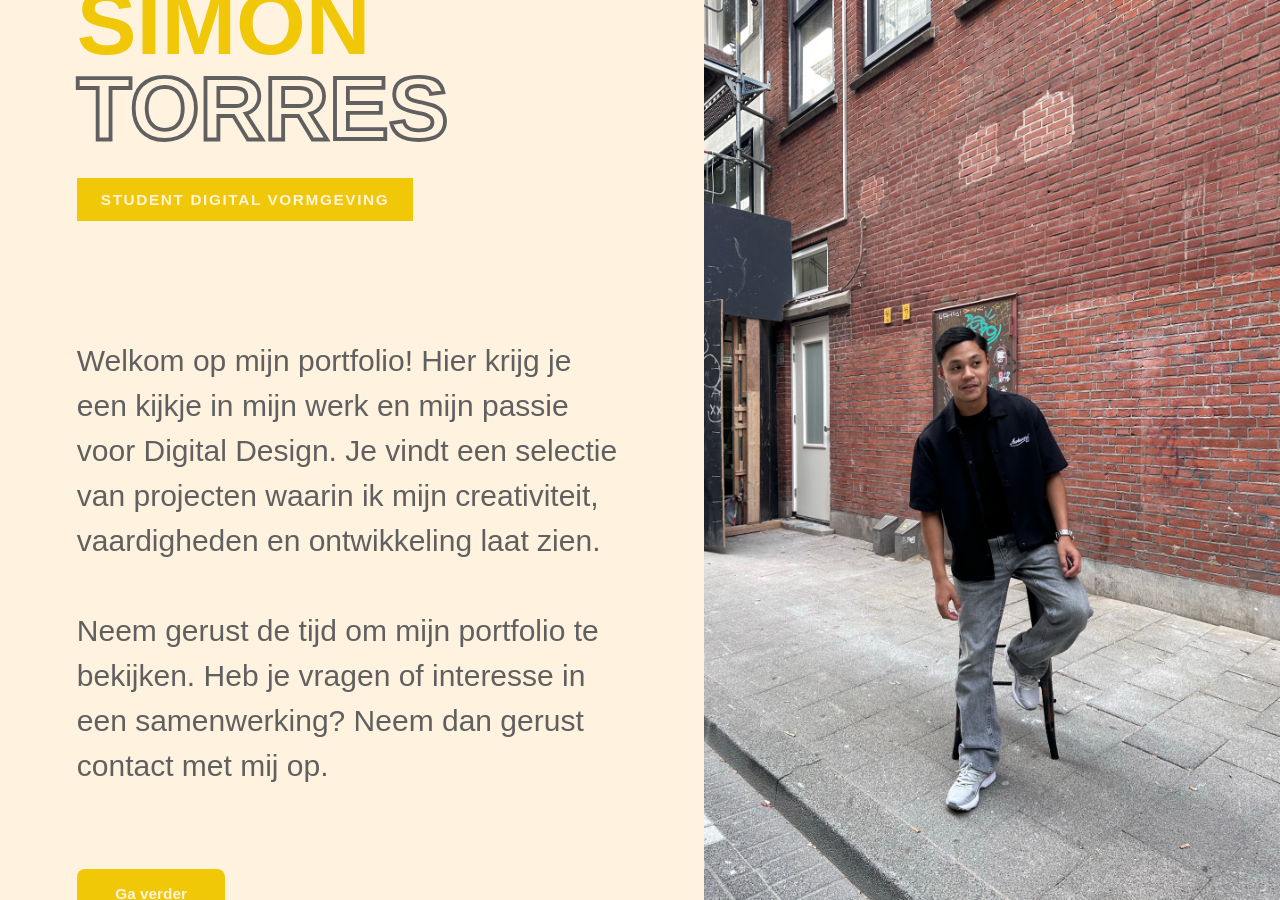
==== commit 1ddb9294: "Gewerkt aan de eerste pagina Gewerkt aan de pagina van overmij  Gewerkt aan het hele website  hele w" ====
--- a/index.html
+++ b/index.html
@@ -12,7 +12,7 @@
 <body>
 <section class="startpagina">
 
-    <div class="left">
+    <div class="links">
 
         <h1>
             <span class="oranje">SIMON</span>
@@ -42,7 +42,7 @@
 
     </div>
 
-    <div class="right">
+    <div class="rechts">
         <img src="assets/simon/Image%20(7).jpg" alt="Simon"/>
     </div>
 
--- a/style.css
+++ b/style.css
@@ -35,7 +35,7 @@
     display:flex;
     overflow:hidden;
 
-    .left{
+    .links{
         width:55%;
         height:100%;
         min-width:0;
@@ -99,7 +99,6 @@
                 padding:1rem clamp(1.2rem, 3vw, 3rem);
                 background:var(--accent);
                 color:var(--background);
-                border:0.15rem solid var(--accent);
                 border-radius:0.5rem;
                 font-size:clamp(0.9rem, 1.2vw, 1.1rem);
                 font-weight:700;
@@ -122,7 +121,7 @@
         }
     }
 
-    .right{
+    .rechts{
         width:45%;
         height:100%;
         overflow:hidden;
@@ -139,7 +138,7 @@
     @media(max-width:850px){
         flex-direction:column;
 
-        .left{
+        .links{
             width:100%;
             height:64%;
             padding:1.25rem 2rem;
@@ -169,14 +168,14 @@
             }
         }
 
-        .right{
+        .rechts{
             width:100%;
             height:36%;
         }
     }
 
     @media(max-width:500px){
-        .left{
+        .links{
             height:70%;
             padding:0.8rem 1rem;
 
@@ -210,13 +209,13 @@
             }
         }
 
-        .right{
+        .rechts{
             height:30%;
         }
     }
 
     @media(max-height:700px) and (min-width:501px){
-        .left{
+        .links{
             padding-top:1rem;
             padding-bottom:1rem;
 
@@ -429,7 +428,7 @@
     }
 }
 
-.about-hero{
+.overmij-hero{
     width:100%;
     min-height:100vh;
     display:grid;
@@ -438,7 +437,7 @@
     padding-top:4rem;
     background:var(--background);
 
-    .about-content{
+    .overmij-content{
         width:100%;
         min-width:0;
         display:flex;
@@ -529,7 +528,7 @@
         }
     }
 
-    .about-foto{
+    .overmij-foto{
         position:relative;
         overflow:hidden;
 
@@ -567,7 +566,7 @@
         grid-template-columns:1fr;
         padding-top:5.5rem;
 
-        .about-content{
+        .overmij-content{
             padding:3rem 2rem;
 
             p{
@@ -575,7 +574,7 @@
             }
         }
 
-        .about-foto{
+        .overmij-foto{
             height:50vh;
             min-height:24rem;
 
@@ -593,7 +592,7 @@
     @media(max-width:650px){
         padding-top:7.5rem;
 
-        .about-content{
+        .overmij-content{
             padding:2.5rem 1.25rem;
 
             h1{
@@ -609,7 +608,7 @@
             }
         }
 
-        .about-foto{
+        .overmij-foto{
             height:42vh;
             min-height:20rem;
         }
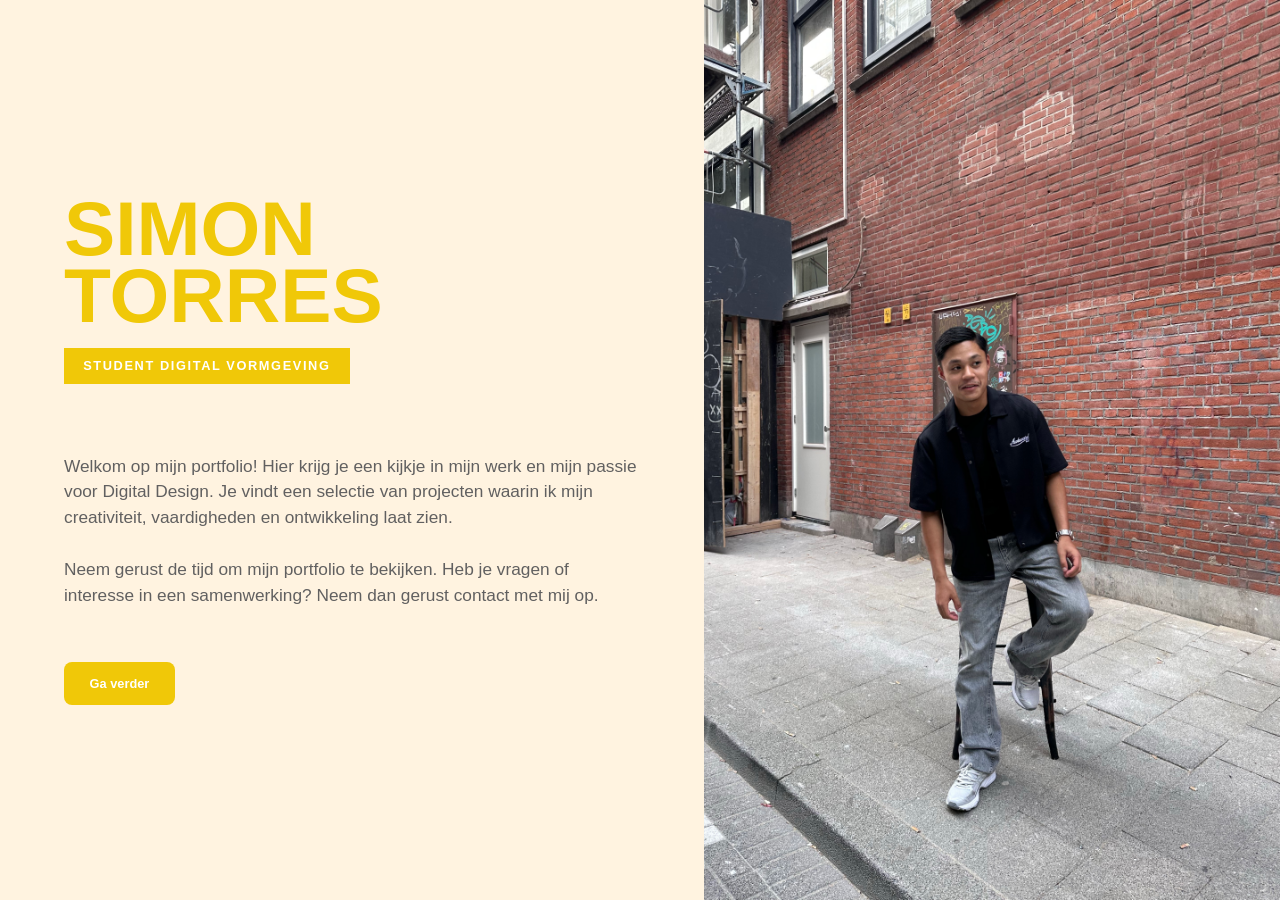
==== commit 7a54782c: "Gewerkt aan de eerste pagina Gewerkt aan de pagina van overmij  Gewerkt aan het hele website  hele w" ====
--- a/index.html
+++ b/index.html
@@ -17,7 +17,7 @@
         <h1>
             <span class="oranje">SIMON</span>
 
-            <span class="outline">TORRES</span>
+            <span class="oranje">TORRES</span>
         </h1>
 
         <div class="label">
--- a/style.css
+++ b/style.css
@@ -34,6 +34,7 @@
     height:100vh;
     display:flex;
     overflow:hidden;
+    background:var(--background, #FFF3E0);
 
     .links{
         width:55%;
@@ -43,79 +44,91 @@
         flex-direction:column;
         justify-content:center;
         padding:
-                clamp(1.5rem, 4vw, 5rem)
-                clamp(1.5rem, 6vw, 7rem);
+                clamp(1rem, 3vh, 3rem)
+                clamp(1.5rem, 5vw, 6rem);
         overflow:hidden;
-
-        p{
-            max-width:40rem;
-            margin-bottom:clamp(0.5rem, 2vh, 1.5rem);
-            color:#616060;
-            font-size:30px;
-            line-height:1.5;
-        }
 
         .oranje,
         .outline{
-            font-size:clamp(3rem, 7vw, 7.5rem);
+            font-size:clamp(3rem, 6vw, 6.5rem);
             font-weight:900;
-            line-height:0.95;
-            overflow-wrap:anywhere;
+            line-height:0.88;
         }
 
         .oranje{
-            color:var(--accent);
+            color:var(--accent, #F0C808);
         }
 
         .outline{
             color:transparent;
-            -webkit-text-stroke:clamp(2px, 0.3vw, 4px) var(--text);
+            -webkit-text-stroke:
+                    clamp(2px, 0.25vw, 4px)
+                    var(--text, #616060);
         }
 
         .label{
             width:fit-content;
-            max-width:100%;
-            margin:clamp(0.7rem, 3vh, 2.5rem) 0;
-            padding:0.8rem 1.5rem;
-            background:var(--accent);
-            color:var(--background);
-            font-size:clamp(0.75rem, 1.2vw, 1.25rem);
+            margin:clamp(0.8rem, 2vh, 1.5rem) 0;
+            padding:0.65rem 1.2rem;
+
+            background:var(--accent, #F0C808);
+            color:#fff;
+
+            font-size:clamp(0.7rem, 1vw, 1rem);
             font-weight:700;
             letter-spacing:0.1rem;
-            text-align:center;
+        }
+
+        p{
+            max-width:38rem;
+            margin-bottom:clamp(0.6rem, 1.5vh, 1.2rem);
+
+            color:var(--text, #616060);
+
+            font-size:clamp(0.9rem, 1.35vw, 1.35rem);
+            line-height:1.5;
         }
 
         .buttons{
             display:flex;
             flex-wrap:wrap;
-            gap:1rem;
-            margin-top:clamp(0.5rem, 2vh, 3rem);
+            gap:0.8rem;
+            margin-top:clamp(0.4rem, 1.5vh, 1.5rem);
 
             .btn{
-                min-height:3rem;
+                min-height:2.7rem;
                 display:inline-flex;
                 align-items:center;
                 justify-content:center;
-                padding:1rem clamp(1.2rem, 3vw, 3rem);
-                background:var(--accent);
-                color:var(--background);
+
+                padding:0.7rem clamp(1rem, 2vw, 2rem);
+
+                background:var(--accent, #F0C808);
+                color:#fff;
+
                 border-radius:0.5rem;
-                font-size:clamp(0.9rem, 1.2vw, 1.1rem);
+
+                font-size:clamp(0.8rem, 1vw, 1rem);
                 font-weight:700;
-                text-align:center;
+
                 text-decoration:none;
+
                 transition:
+                        transform 0.3s ease,
                         background-color 0.3s ease,
                         color 0.3s ease,
-                        transform 0.3s ease,
                         box-shadow 0.3s ease;
 
                 &:hover,
                 &:focus-visible{
-                    background:var(--text);
-                    color:var(--background);
-                    transform:translateY(-0.2rem);
-                    box-shadow:0 0.65rem 1.5rem rgba(240,200,8,0.45);
+                    background:var(--text, #616060);
+                    color:#fff;
+
+                    transform:translateY(-0.15rem);
+
+                    box-shadow:
+                            0 0.5rem 1.2rem
+                            rgba(240,200,8,0.35);
                 }
             }
         }
@@ -130,6 +143,7 @@
             width:100%;
             height:100%;
             display:block;
+
             object-fit:cover;
             object-position:center;
         }
@@ -141,29 +155,29 @@
         .links{
             width:100%;
             height:64%;
-            padding:1.25rem 2rem;
-
-            p{
-                font-size:clamp(0.82rem, 2vw, 1rem);
-                line-height:1.35;
-            }
+            padding:1rem 1.5rem;
 
             .oranje,
             .outline{
                 font-size:clamp(2.4rem, 9vw, 4rem);
             }
 
+            p{
+                font-size:clamp(0.8rem, 2vw, 1rem);
+                line-height:1.35;
+            }
+
             .label{
-                margin:0.7rem 0;
-                padding:0.55rem 1rem;
+                margin:0.6rem 0;
+                padding:0.5rem 0.9rem;
             }
 
             .buttons{
-                margin-top:0.5rem;
+                margin-top:0.4rem;
 
                 .btn{
-                    min-height:2.5rem;
-                    padding:0.65rem 1.2rem;
+                    min-height:2.3rem;
+                    padding:0.55rem 1rem;
                 }
             }
         }
@@ -177,34 +191,34 @@
     @media(max-width:500px){
         .links{
             height:70%;
-            padding:0.8rem 1rem;
-
-            p{
-                margin-bottom:0.45rem;
-                font-size:0.78rem;
-                line-height:1.3;
-            }
+            padding:0.7rem 1rem;
 
             .oranje,
             .outline{
                 font-size:clamp(1.9rem, 10vw, 3rem);
             }
 
+            p{
+                margin-bottom:0.4rem;
+                font-size:0.76rem;
+                line-height:1.3;
+            }
+
             .label{
-                padding:0.45rem 0.7rem;
-                font-size:0.68rem;
+                margin:0.45rem 0;
+                padding:0.4rem 0.7rem;
+                font-size:0.65rem;
             }
 
             .buttons{
-                flex-direction:row;
                 gap:0.5rem;
+                margin-top:0.3rem;
 
                 .btn{
-                    min-width:0;
                     flex:1;
-                    min-height:2.2rem;
-                    padding:0.45rem 0.5rem;
-                    font-size:0.72rem;
+                    min-height:2.1rem;
+                    padding:0.4rem 0.5rem;
+                    font-size:0.7rem;
                 }
             }
         }
@@ -214,32 +228,33 @@
         }
     }
 
-    @media(max-height:700px) and (min-width:501px){
+    @media(max-height:750px) and (min-width:851px){
         .links{
             padding-top:1rem;
             padding-bottom:1rem;
 
-            p{
-                margin-bottom:0.45rem;
-                font-size:0.85rem;
-                line-height:1.3;
-            }
-
             .oranje,
             .outline{
-                font-size:clamp(2.4rem, 6vw, 5rem);
+                font-size:clamp(2.8rem, 5.5vw, 5rem);
             }
 
             .label{
-                margin:0.6rem 0;
+                margin:0.5rem 0;
                 padding:0.5rem 1rem;
+            }
+
+            p{
+                margin-bottom:0.5rem;
+                font-size:clamp(0.8rem, 1.2vw, 1rem);
+                line-height:1.35;
             }
 
             .buttons{
                 margin-top:0.4rem;
 
                 .btn{
-                    padding:0.6rem 1rem;
+                    min-height:2.3rem;
+                    padding:0.55rem 1rem;
                 }
             }
         }
@@ -3020,19 +3035,23 @@
 .contact-pagina{
     width:100%;
     min-height:100vh;
-    padding:11rem clamp(1.25rem, 6vw, 6rem) 6rem;
+    padding:
+            clamp(8rem, 12vw, 11rem)
+            clamp(1rem, 6vw, 6rem)
+            clamp(3rem, 6vw, 6rem);
     background:var(--background, #FFF3E0);
+    overflow-x:hidden;
 
     .contact-intro{
         width:100%;
         max-width:78rem;
-        margin:0 auto 4rem;
+        margin:0 auto clamp(2.5rem, 6vw, 4rem);
 
         .boven-titel{
             display:block;
             margin-bottom:1rem;
             color:var(--accent, #F0C808);
-            font-size:0.8rem;
+            font-size:clamp(0.7rem, 1vw, 0.8rem);
             font-weight:800;
             letter-spacing:0.16rem;
         }
@@ -3040,8 +3059,8 @@
         h1{
             max-width:12ch;
             margin:0;
-            color:var(--accent, #616060);
-            font-size:clamp(3.2rem, 7vw, 6rem);
+            color:var(--text, #616060);
+            font-size:clamp(2.8rem, 7vw, 6rem);
             line-height:0.95;
             font-weight:900;
 
@@ -3052,9 +3071,9 @@
         }
 
         .lijn{
-            width:4.5rem;
+            width:clamp(3rem, 6vw, 4.5rem);
             height:0.25rem;
-            margin:2rem 0;
+            margin:clamp(1.4rem, 3vw, 2rem) 0;
             background:var(--accent, #F0C808);
         }
 
@@ -3062,7 +3081,7 @@
             max-width:42rem;
             margin:0;
             color:var(--text, #616060);
-            font-size:clamp(1rem, 1.4vw, 1.15rem);
+            font-size:clamp(0.95rem, 1.4vw, 1.15rem);
             line-height:1.75;
         }
     }
@@ -3070,25 +3089,30 @@
     .contact-inhoud{
         width:100%;
         max-width:78rem;
-        margin:0 auto;
         display:grid;
         grid-template-columns:minmax(0, 0.9fr) minmax(0, 1.1fr);
         align-items:start;
-        gap:3rem;
+        gap:clamp(2rem, 5vw, 3rem);
+        margin:0 auto;
 
         .contact-gegevens{
+            width:100%;
+            min-width:0;
+
             h2{
-                margin-bottom:1.5rem;
+                margin:0 0 1.5rem;
                 color:var(--text, #616060);
-                font-size:clamp(1.6rem, 3vw, 2.2rem);
+                font-size:clamp(1.5rem, 3vw, 2.2rem);
             }
 
             .contact-lijst{
+                width:100%;
                 display:flex;
                 flex-direction:column;
                 gap:1rem;
 
                 .contact-kaart{
+                    width:100%;
                     min-width:0;
                     display:grid;
                     grid-template-columns:3.5rem minmax(0, 1fr) auto;
@@ -3112,6 +3136,7 @@
                         display:flex;
                         align-items:center;
                         justify-content:center;
+                        flex-shrink:0;
                         background:rgba(240,200,8,0.14);
                         color:var(--accent, #F0C808);
                         border:0.12rem solid var(--accent, #F0C808);
@@ -3134,9 +3159,10 @@
 
                         strong{
                             display:block;
+                            max-width:100%;
+                            color:var(--text, #616060);
+                            font-size:clamp(0.85rem, 1.2vw, 1rem);
                             overflow-wrap:anywhere;
-                            color:var(--text, #616060);
-                            font-size:1rem;
                         }
                     }
 
@@ -3144,7 +3170,9 @@
                         color:var(--text, #616060);
                         font-size:0.9rem;
                         opacity:0.55;
-                        transition:transform 0.3s ease;
+                        transition:
+                                color 0.3s ease,
+                                transform 0.3s ease;
                     }
 
                     &:hover,
@@ -3162,6 +3190,7 @@
             }
 
             .beschikbaarheid{
+                width:100%;
                 display:flex;
                 align-items:flex-start;
                 gap:1rem;
@@ -3182,6 +3211,8 @@
                 }
 
                 div{
+                    min-width:0;
+
                     strong{
                         display:block;
                         margin-bottom:0.35rem;
@@ -3200,11 +3231,18 @@
         }
 
         .contact-formulier{
-            padding:2.2rem;
+            width:100%;
+            min-width:0;
+            padding:clamp(1.3rem, 3vw, 2.2rem);
             background:#fff;
             border:0.08rem solid rgba(97,96,96,0.1);
             border-radius:1.4rem;
             box-shadow:0 1rem 2.5rem rgba(97,96,96,0.09);
+
+            form{
+                width:100%;
+                min-width:0;
+            }
 
             .formulier-titel{
                 margin-bottom:2rem;
@@ -3221,17 +3259,20 @@
                 h2{
                     margin:0;
                     color:var(--text, #616060);
-                    font-size:clamp(1.6rem, 3vw, 2.2rem);
+                    font-size:clamp(1.5rem, 3vw, 2.2rem);
                 }
             }
 
             .formulier-rij{
+                width:100%;
                 display:grid;
                 grid-template-columns:repeat(2, minmax(0, 1fr));
                 gap:1rem;
             }
 
             .formulier-groep{
+                width:100%;
+                min-width:0;
                 display:flex;
                 flex-direction:column;
                 gap:0.5rem;
@@ -3246,6 +3287,8 @@
                 input,
                 textarea{
                     width:100%;
+                    max-width:100%;
+                    min-width:0;
                     padding:0.95rem 1rem;
                     background:var(--background, #FFF3E0);
                     color:var(--text, #616060);
@@ -3304,7 +3347,7 @@
                 &:hover,
                 &:focus-visible{
                     background:var(--text, #616060);
-                    color:var(--background, #FFF3E0);
+                    color:#fff;
                     transform:translateY(-0.2rem);
                     box-shadow:0 0.7rem 1.5rem rgba(97,96,96,0.2);
 
@@ -3317,26 +3360,105 @@
     }
 
     @media(max-width:950px){
-        padding-top:9rem;
-
         .contact-inhoud{
             grid-template-columns:1fr;
             gap:3rem;
+        }
+    }
+
+    @media(max-width:650px){
+        width:100%;
+        max-width:100%;
+        margin:0;
+        padding:9rem 1rem 3rem;
+
+        .contact-intro{
+            width:100%;
+            max-width:100%;
+            margin-bottom:2.5rem;
+
+            h1{
+                max-width:10ch;
+                font-size:clamp(2.7rem, 13vw, 4.5rem);
+            }
+
+            p{
+                max-width:100%;
+                font-size:0.95rem;
+            }
+        }
+
+        .contact-inhoud{
+            width:100%;
+            max-width:100%;
+            grid-template-columns:minmax(0, 1fr);
+            gap:2rem;
 
             .contact-gegevens{
-                max-width:44rem;
-            }
-        }
-    }
-
-    @media(max-width:650px){
-        padding:10rem 1.25rem 4rem;
+                width:100%;
+                max-width:100%;
+                min-width:0;
+
+                .contact-lijst{
+                    width:100%;
+
+                    .contact-kaart{
+                        width:100%;
+                        max-width:100%;
+                        grid-template-columns:3rem minmax(0, 1fr) auto;
+                        gap:0.8rem;
+                        padding:1rem;
+
+                        .contact-icoon{
+                            width:3rem;
+                            height:3rem;
+                            font-size:1.05rem;
+                        }
+                    }
+                }
+
+                .beschikbaarheid{
+                    width:100%;
+                    max-width:100%;
+                    padding:1rem;
+                }
+            }
+
+            .contact-formulier{
+                width:100%;
+                max-width:100%;
+                min-width:0;
+                padding:1.25rem;
+
+                .formulier-rij{
+                    width:100%;
+                    grid-template-columns:1fr;
+                    gap:0;
+                }
+
+                .formulier-groep{
+                    width:100%;
+
+                    input,
+                    textarea{
+                        width:100%;
+                        max-width:100%;
+                    }
+
+                    textarea{
+                        min-height:8rem;
+                    }
+                }
+            }
+        }
+    }
+
+    @media(max-width:400px){
+        padding:8.5rem 0.75rem 2.5rem;
 
         .contact-intro{
-            margin-bottom:3rem;
-
             h1{
-                font-size:clamp(3rem, 15vw, 4.5rem);
+                font-size:clamp(2.4rem, 14vw, 3.6rem);
             }
         }
 
@@ -3344,60 +3466,130 @@
             .contact-gegevens{
                 .contact-lijst{
                     .contact-kaart{
-                        grid-template-columns:3rem minmax(0, 1fr) auto;
-                        padding:1rem;
+                        grid-template-columns:2.7rem minmax(0, 1fr);
+                        gap:0.7rem;
+                        padding:0.9rem;
 
                         .contact-icoon{
-                            width:3rem;
-                            height:3rem;
-                            font-size:1.05rem;
-                        }
-                    }
-                }
-            }
-
-            .contact-formulier{
-                padding:1.5rem;
-
-                .formulier-rij{
-                    grid-template-columns:1fr;
-                    gap:0;
-                }
-            }
-        }
-    }
-
-    @media(max-width:400px){
-        padding-right:1rem;
-        padding-left:1rem;
-
-        .contact-inhoud{
-            .contact-gegevens{
-                .contact-lijst{
-                    .contact-kaart{
-                        grid-template-columns:2.8rem minmax(0, 1fr);
-
-                        .contact-icoon{
-                            width:2.8rem;
-                            height:2.8rem;
+                            width:2.7rem;
+                            height:2.7rem;
+                            font-size:0.95rem;
                         }
 
                         > i{
                             display:none;
                         }
-
-                        .contact-tekst{
-                            strong{
-                                font-size:0.9rem;
-                            }
+                    }
+                }
+
+                .beschikbaarheid{
+                    gap:0.8rem;
+                    padding:0.9rem;
+
+                    div{
+                        strong{
+                            font-size:0.9rem;
+                        }
+
+                        p{
+                            font-size:0.8rem;
                         }
                     }
                 }
             }
 
             .contact-formulier{
-                padding:1.2rem;
-            }
+                padding:1rem;
+                border-radius:1rem;
+
+                .formulier-titel{
+                    margin-bottom:1.5rem;
+
+                    h2{
+                        font-size:1.5rem;
+                    }
+                }
+
+                .formulier-groep{
+                    input,
+                    textarea{
+                        padding:0.8rem;
+                        font-size:0.9rem;
+                    }
+                }
+
+                .verzend-knop{
+                    min-height:3rem;
+                    padding:0.75rem 1rem;
+                    font-size:0.9rem;
+                }
+            }
+        }
+    }
+}
+
+.contact-footer{
+    width:100%;
+    max-width:100%;
+    display:flex;
+    align-items:center;
+    justify-content:space-between;
+    gap:1rem;
+    margin:0;
+    padding:1.5rem clamp(1rem, 6vw, 6rem);
+    background:var(--text, #616060);
+
+    p{
+        margin:0;
+        color:rgba(255,255,255,0.75);
+        font-size:clamp(0.75rem, 1vw, 0.85rem);
+        line-height:1.5;
+    }
+
+    a{
+        display:inline-flex;
+        align-items:center;
+        justify-content:center;
+        gap:0.7rem;
+        color:var(--accent, #F0C808);
+        font-size:clamp(0.8rem, 1vw, 0.9rem);
+        font-weight:700;
+        text-decoration:none;
+        white-space:nowrap;
+        transition:
+                color 0.3s ease,
+                transform 0.3s ease;
+
+        i{
+            flex-shrink:0;
+            transition:transform 0.3s ease;
+        }
+
+        &:hover,
+        &:focus-visible{
+            transform:translateY(-0.1rem);
+
+            i{
+                transform:translateX(0.3rem);
+            }
+        }
+    }
+
+    @media(max-width:500px){
+        flex-direction:column;
+        justify-content:center;
+        gap:0.7rem;
+        padding:1.2rem 1rem;
+        text-align:center;
+
+        p{
+            font-size:0.75rem;
+        }
+
+        a{
+            font-size:0.82rem;
+            white-space:normal;
+            text-align:center;
         }
     }
 }
@@ -3408,38 +3600,85 @@
     align-items:center;
     justify-content:space-between;
     gap:1rem;
-    padding:1.5rem clamp(1.25rem, 6vw, 6rem);
+
+    padding:
+            1.5rem
+            clamp(1rem, 6vw, 6rem);
+
     background:var(--text, #616060);
 
     p{
         margin:0;
         color:rgba(255,255,255,0.75);
-        font-size:0.85rem;
+        font-size:clamp(0.75rem, 1vw, 0.85rem);
+        line-height:1.5;
     }
 
     a{
         display:inline-flex;
         align-items:center;
+        justify-content:center;
         gap:0.7rem;
+
         color:var(--accent, #F0C808);
-        font-size:0.9rem;
+
+        font-size:clamp(0.8rem, 1vw, 0.9rem);
         font-weight:700;
         text-decoration:none;
 
+        white-space:nowrap;
+
+        transition:
+                color 0.3s ease,
+                transform 0.3s ease;
+
         i{
+            flex-shrink:0;
             transition:transform 0.3s ease;
         }
 
         &:hover,
         &:focus-visible{
+            transform:translateY(-0.1rem);
+
             i{
                 transform:translateX(0.3rem);
             }
         }
     }
 
+    @media(max-width:650px){
+        padding:1.3rem 1.25rem;
+    }
+
     @media(max-width:500px){
         flex-direction:column;
+        justify-content:center;
+        gap:0.7rem;
+        padding:1.2rem 1rem;
         text-align:center;
-    }
-}+
+        p{
+            font-size:0.75rem;
+        }
+
+        a{
+            font-size:0.82rem;
+            white-space:normal;
+            text-align:center;
+        }
+    }
+
+    @media(max-width:350px){
+        padding:1rem 0.8rem;
+
+        p{
+            font-size:0.7rem;
+        }
+
+        a{
+            font-size:0.76rem;
+        }
+    }
+}
+
